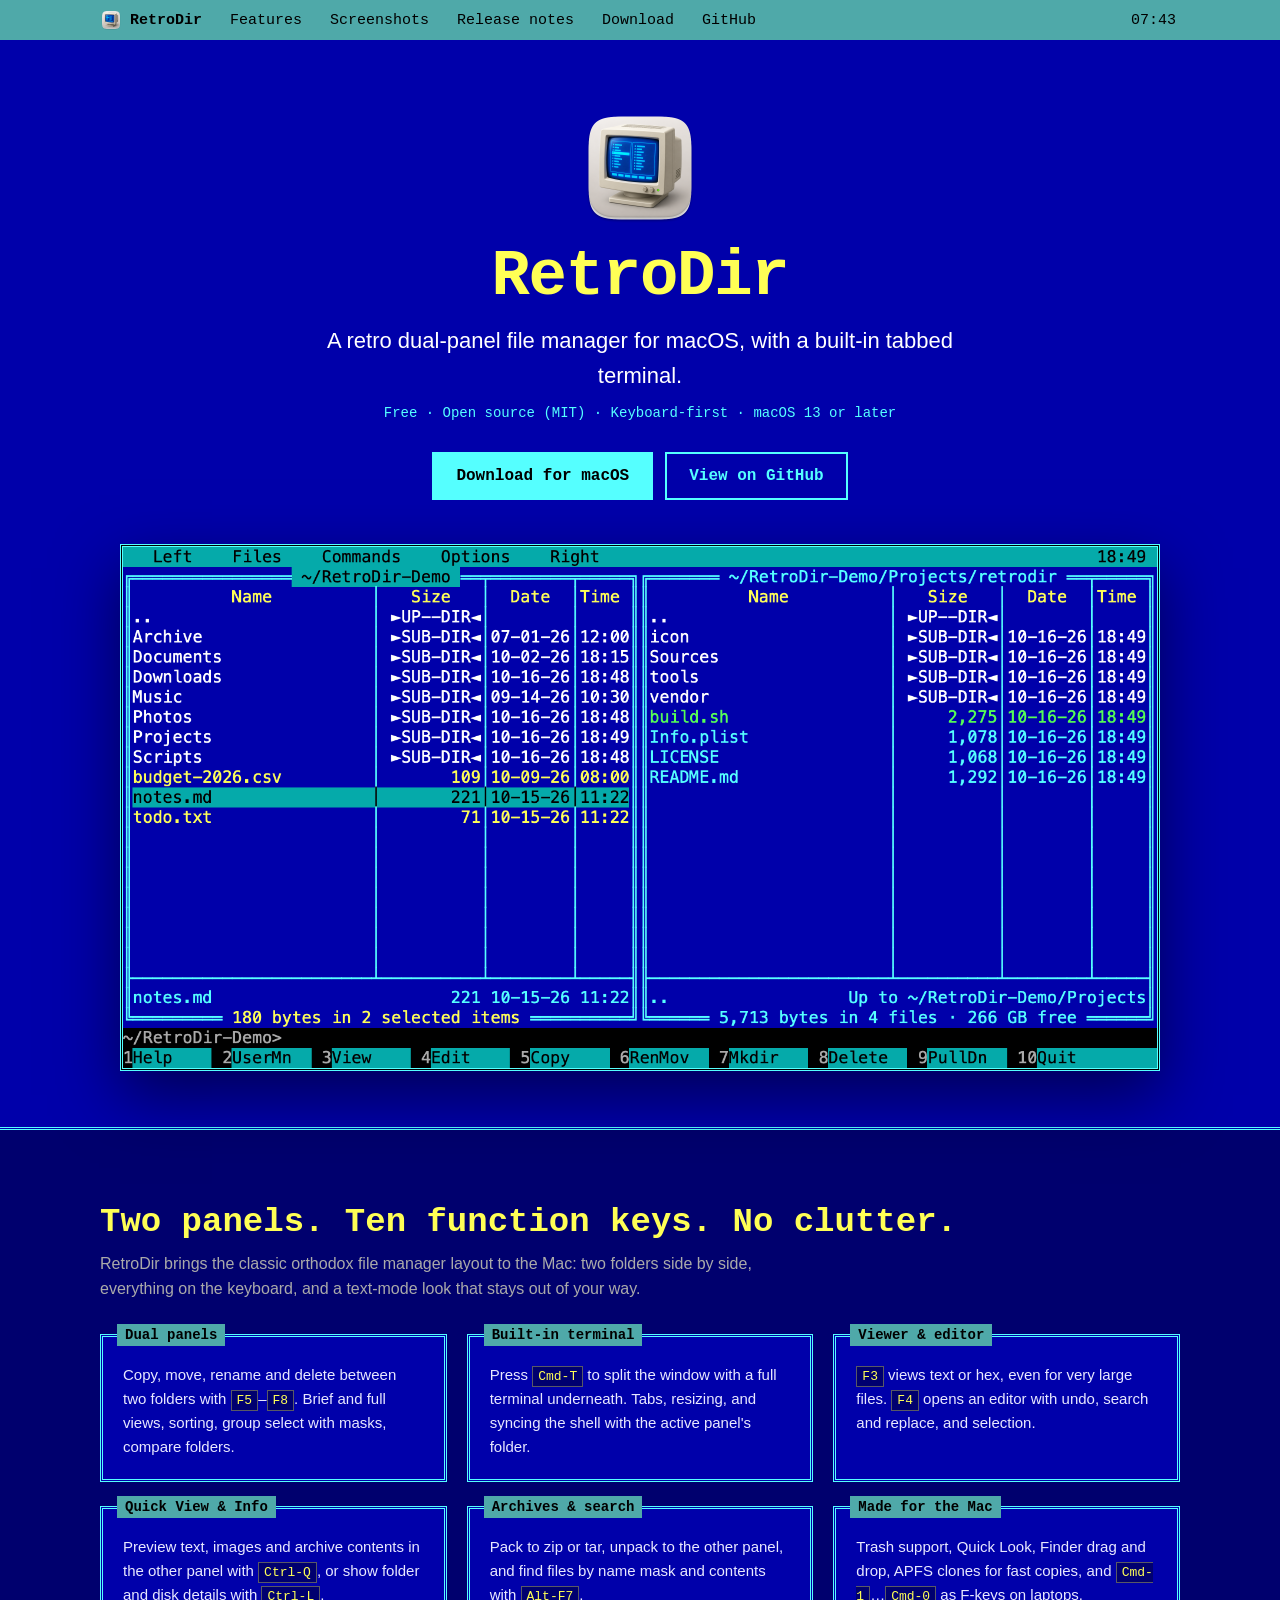
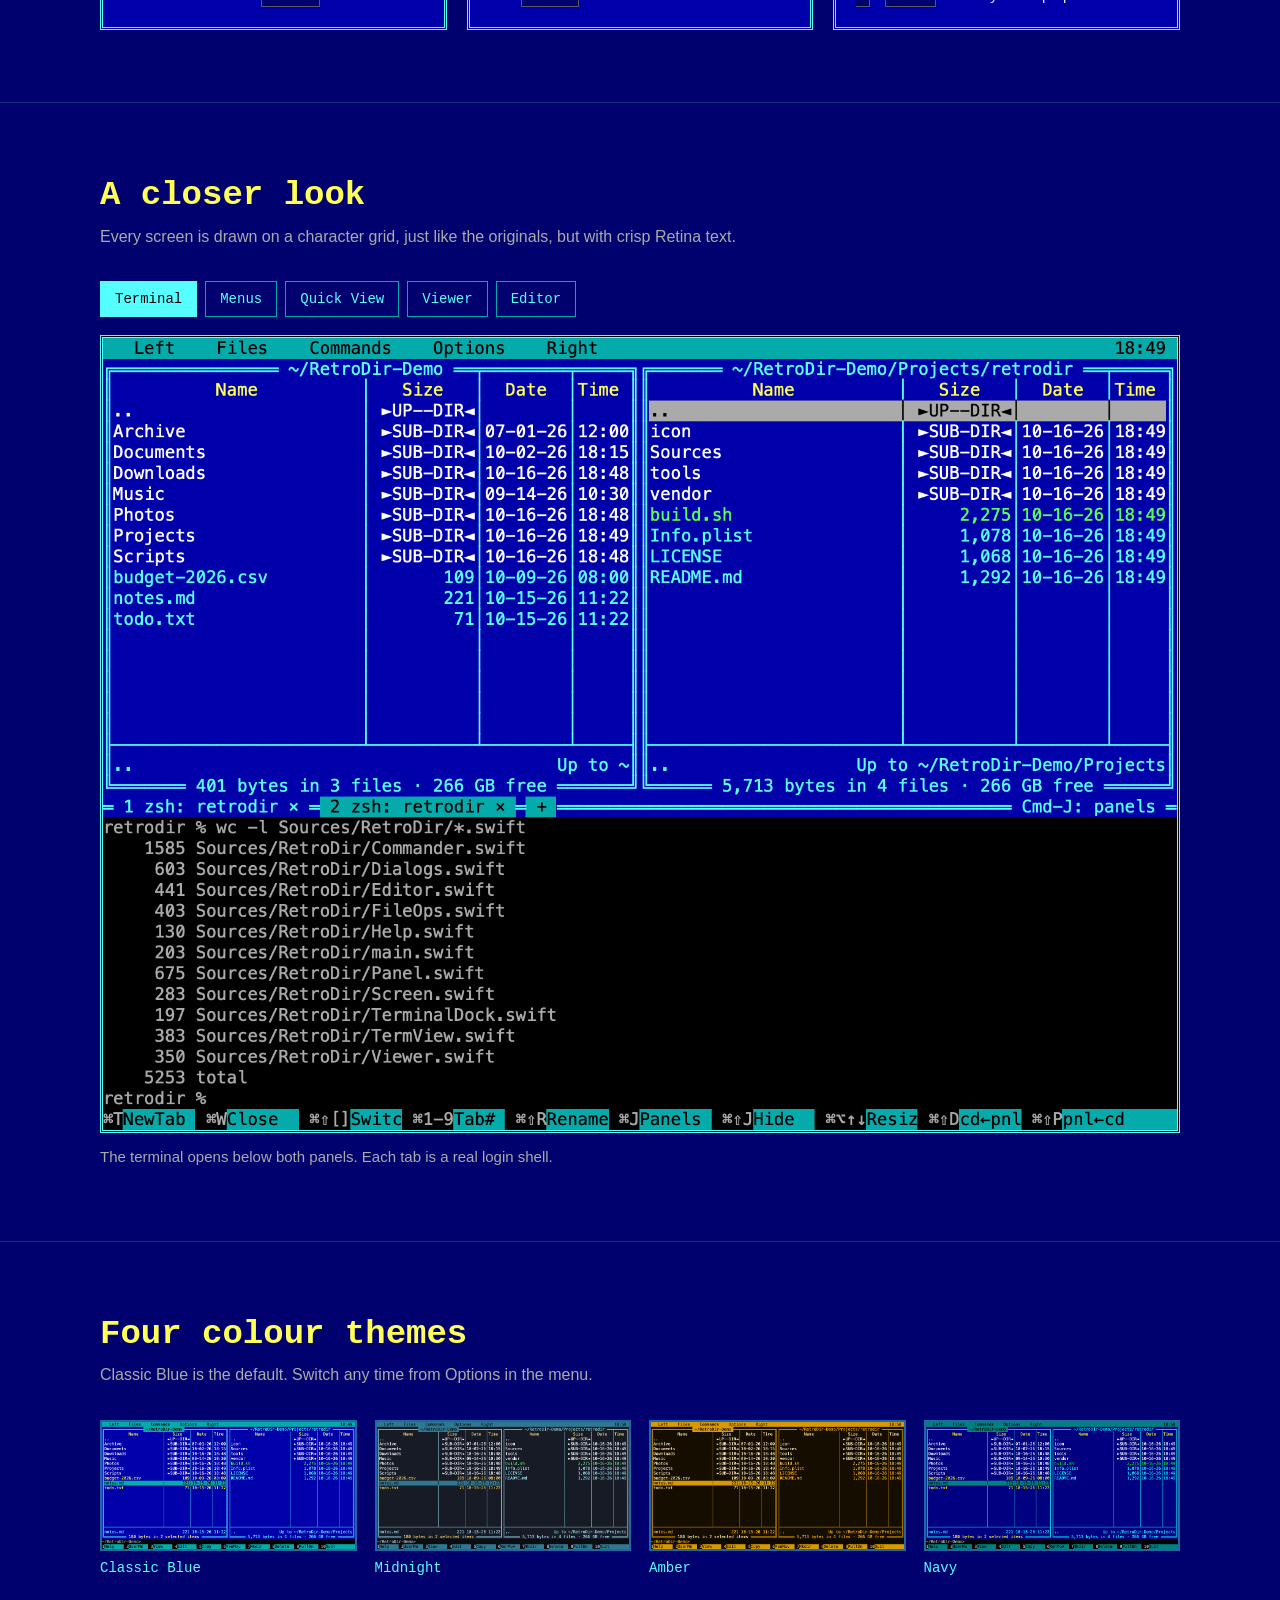
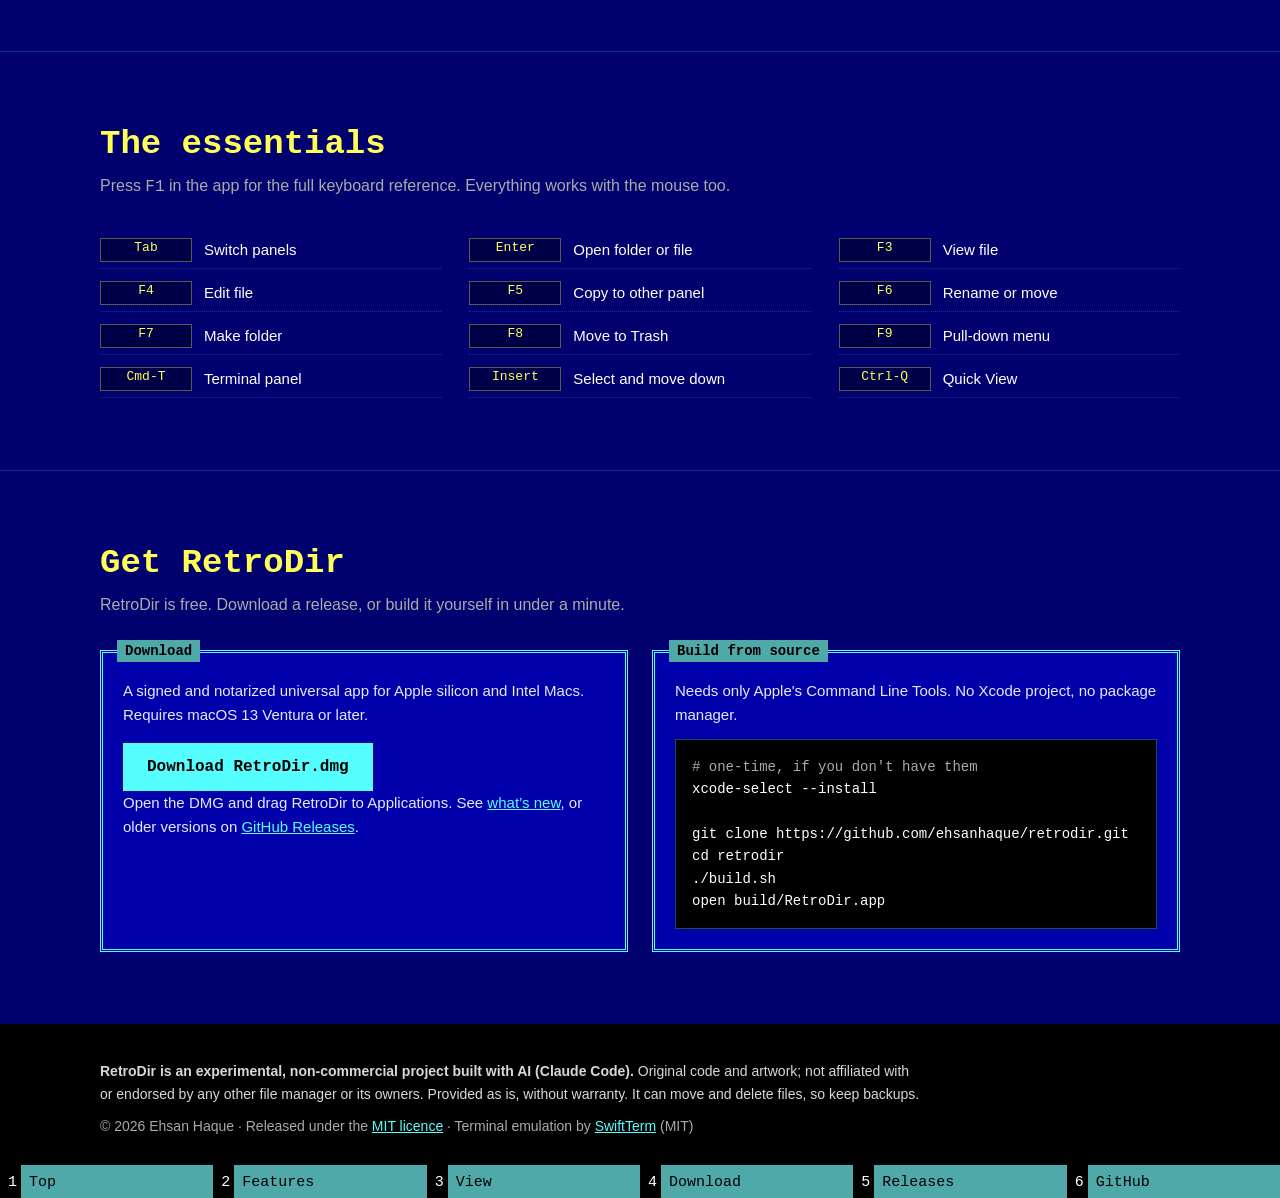
==== docs/index.html @ 73c932d3 "RetroDir 1.0.1: Cmd-T opens the terminal in the panel's folder; release notes page - Cmd-T (and Comm" ====
<!doctype html>
<html lang="en">
<head>
<meta charset="utf-8">
<meta name="viewport" content="width=device-width, initial-scale=1">
<title>RetroDir — retro dual-panel file manager for macOS</title>
<meta name="description" content="RetroDir is a free, open-source, keyboard-first dual-panel file manager for macOS with a classic text-mode look and a built-in tabbed terminal.">
<meta property="og:title" content="RetroDir">
<meta property="og:description" content="A retro dual-panel file manager for macOS with a built-in tabbed terminal. Free and open source.">
<meta property="og:image" content="https://retrodir.app/img/hero.png">
<meta property="og:type" content="website">
<meta property="og:url" content="https://retrodir.app/">
<link rel="canonical" href="https://retrodir.app/">
<meta name="twitter:card" content="summary_large_image">
<link rel="icon" type="image/png" href="img/favicon.png">
<link rel="apple-touch-icon" href="img/icon.png">
<link rel="stylesheet" href="style.css">
</head>
<body>

<nav class="menubar" aria-label="Main">
  <div class="wrap">
    <a class="brand" href="#top"><img src="img/favicon.png" alt="">RetroDir</a>
    <a class="opt" href="#features">Features</a>
    <a class="opt" href="#screenshots">Screenshots</a>
    <a class="opt" href="releases.html">Release notes</a>
    <a href="#download">Download</a>
    <a href="https://github.com/ehsanhaque/retrodir">GitHub</a>
    <span class="spacer"></span>
    <span class="clock" id="clock" aria-hidden="true"></span>
  </div>
</nav>

<header class="hero" id="top">
  <div class="wrap">
    <img class="icon" src="img/icon.png" alt="RetroDir app icon: a beige CRT monitor showing two blue file panels">
    <h1>RetroDir</h1>
    <p class="tagline">A retro dual-panel file manager for macOS, with a built-in tabbed terminal.</p>
    <p class="sub">Free · Open source (MIT) · Keyboard-first · macOS 13 or later</p>
    <div class="buttons">
      <a class="btn primary" href="https://github.com/ehsanhaque/retrodir/releases/latest/download/RetroDir.dmg">Download for macOS</a>
      <a class="btn" href="https://github.com/ehsanhaque/retrodir">View on GitHub</a>
    </div>
    <img class="shot" src="img/hero.png" width="1754" height="884"
         alt="RetroDir main window: two blue panels side by side listing files, a menu bar on top and a function-key bar at the bottom">
  </div>
</header>

<main>
<section id="features">
  <div class="wrap">
    <h2>Two panels. Ten function keys. No clutter.</h2>
    <p class="lead">RetroDir brings the classic orthodox file manager layout to the Mac: two folders side by side, everything on the keyboard, and a text-mode look that stays out of your way.</p>
    <div class="features">
      <div class="panel"><h3>Dual panels</h3>
        <p>Copy, move, rename and delete between two folders with <kbd>F5</kbd>–<kbd>F8</kbd>. Brief and full views, sorting, group select with masks, compare folders.</p></div>
      <div class="panel"><h3>Built-in terminal</h3>
        <p>Press <kbd>Cmd-T</kbd> to split the window with a full terminal underneath. Tabs, resizing, and syncing the shell with the active panel's folder.</p></div>
      <div class="panel"><h3>Viewer &amp; editor</h3>
        <p><kbd>F3</kbd> views text or hex, even for very large files. <kbd>F4</kbd> opens an editor with undo, search and replace, and selection.</p></div>
      <div class="panel"><h3>Quick View &amp; Info</h3>
        <p>Preview text, images and archive contents in the other panel with <kbd>Ctrl-Q</kbd>, or show folder and disk details with <kbd>Ctrl-L</kbd>.</p></div>
      <div class="panel"><h3>Archives &amp; search</h3>
        <p>Pack to zip or tar, unpack to the other panel, and find files by name mask and contents with <kbd>Alt-F7</kbd>.</p></div>
      <div class="panel"><h3>Made for the Mac</h3>
        <p>Trash support, Quick Look, Finder drag and drop, APFS clones for fast copies, and <kbd>Cmd-1</kbd>…<kbd>Cmd-0</kbd> as F-keys on laptops.</p></div>
    </div>
  </div>
</section>

<section id="screenshots">
  <div class="wrap">
    <h2>A closer look</h2>
    <p class="lead">Every screen is drawn on a character grid, just like the originals, but with crisp Retina text.</p>
    <div class="tabs" role="tablist" aria-label="Screenshots">
      <button role="tab" aria-selected="true" aria-controls="g-terminal" id="t-terminal">Terminal</button>
      <button role="tab" aria-selected="false" aria-controls="g-menu" id="t-menu">Menus</button>
      <button role="tab" aria-selected="false" aria-controls="g-quick" id="t-quick">Quick View</button>
      <button role="tab" aria-selected="false" aria-controls="g-viewer" id="t-viewer">Viewer</button>
      <button role="tab" aria-selected="false" aria-controls="g-editor" id="t-editor">Editor</button>
    </div>
    <div class="gallery">
      <figure role="tabpanel" id="g-terminal" aria-labelledby="t-terminal">
        <img src="img/terminal.png" width="1754" height="1292" loading="lazy" alt="Two file panels above a full-width terminal with two tabs, showing git log and a line count">
        <figcaption>The terminal opens below both panels. Each tab is a real login shell.</figcaption>
      </figure>
      <figure role="tabpanel" id="g-menu" aria-labelledby="t-menu" hidden>
        <img src="img/menu.png" width="1754" height="884" loading="lazy" alt="The Commands pull-down menu open over the panels">
        <figcaption>Pull-down menus with <kbd>F9</kbd>, or click the menu bar. Every command shows its shortcut.</figcaption>
      </figure>
      <figure role="tabpanel" id="g-quick" aria-labelledby="t-quick" hidden>
        <img src="img/quickview.png" width="1754" height="884" loading="lazy" alt="Quick View showing an image preview in the right panel">
        <figcaption>Quick View previews the file under the cursor in the other panel.</figcaption>
      </figure>
      <figure role="tabpanel" id="g-viewer" aria-labelledby="t-viewer" hidden>
        <img src="img/viewer.png" width="1754" height="884" loading="lazy" alt="The full-screen file viewer showing a text file">
        <figcaption>The <kbd>F3</kbd> viewer: wrap, hex mode, go to line or offset, and search.</figcaption>
      </figure>
      <figure role="tabpanel" id="g-editor" aria-labelledby="t-editor" hidden>
        <img src="img/editor.png" width="1754" height="884" loading="lazy" alt="The built-in editor with Swift source code">
        <figcaption>The <kbd>F4</kbd> editor, for quick changes without leaving the keyboard.</figcaption>
      </figure>
    </div>
  </div>
</section>

<section id="themes">
  <div class="wrap">
    <h2>Four colour themes</h2>
    <p class="lead">Classic Blue is the default. Switch any time from Options in the menu.</p>
    <div class="themes">
      <figure><img src="img/hero.png" width="1754" height="884" loading="lazy" alt="Classic Blue theme"><figcaption>Classic Blue</figcaption></figure>
      <figure><img src="img/theme-1.png" width="1754" height="884" loading="lazy" alt="Midnight theme"><figcaption>Midnight</figcaption></figure>
      <figure><img src="img/theme-2.png" width="1754" height="884" loading="lazy" alt="Amber theme"><figcaption>Amber</figcaption></figure>
      <figure><img src="img/theme-3.png" width="1754" height="884" loading="lazy" alt="Navy theme"><figcaption>Navy</figcaption></figure>
    </div>
  </div>
</section>

<section id="keys">
  <div class="wrap">
    <h2>The essentials</h2>
    <p class="lead">Press <kbd>F1</kbd> in the app for the full keyboard reference. Everything works with the mouse too.</p>
    <div class="keys">
      <div><kbd>Tab</kbd><span>Switch panels</span></div>
      <div><kbd>Enter</kbd><span>Open folder or file</span></div>
      <div><kbd>F3</kbd><span>View file</span></div>
      <div><kbd>F4</kbd><span>Edit file</span></div>
      <div><kbd>F5</kbd><span>Copy to other panel</span></div>
      <div><kbd>F6</kbd><span>Rename or move</span></div>
      <div><kbd>F7</kbd><span>Make folder</span></div>
      <div><kbd>F8</kbd><span>Move to Trash</span></div>
      <div><kbd>F9</kbd><span>Pull-down menu</span></div>
      <div><kbd>Cmd-T</kbd><span>Terminal panel</span></div>
      <div><kbd>Insert</kbd><span>Select and move down</span></div>
      <div><kbd>Ctrl-Q</kbd><span>Quick View</span></div>
    </div>
  </div>
</section>

<section id="download">
  <div class="wrap">
    <h2>Get RetroDir</h2>
    <p class="lead">RetroDir is free. Download a release, or build it yourself in under a minute.</p>
    <div class="download">
      <div class="panel"><h3>Download</h3>
        <p>A signed and notarized universal app for Apple silicon and Intel Macs. Requires macOS 13 Ventura or later.</p>
        <a class="btn primary" href="https://github.com/ehsanhaque/retrodir/releases/latest/download/RetroDir.dmg">Download RetroDir.dmg</a>
        <p class="note">Open the DMG and drag RetroDir to Applications. See <a href="releases.html">what’s new</a>, or older versions on <a href="https://github.com/ehsanhaque/retrodir/releases">GitHub Releases</a>.</p>
      </div>
      <div class="panel"><h3>Build from source</h3>
        <p>Needs only Apple's Command Line Tools. No Xcode project, no package manager.</p>
<pre><span class="c"># one-time, if you don't have them</span>
xcode-select --install

git clone https://github.com/ehsanhaque/retrodir.git
cd retrodir
./build.sh
open build/RetroDir.app</pre>
      </div>
    </div>
  </div>
</section>
</main>

<footer>
  <div class="wrap">
    <p class="disclaimer"><strong>RetroDir is an experimental, non-commercial project built with AI (Claude Code).</strong>
      Original code and artwork; not affiliated with or endorsed by any other file manager or its owners.
      Provided as is, without warranty. It can move and delete files, so keep backups.</p>
    <p>© 2026 Ehsan Haque · Released under the <a href="https://github.com/ehsanhaque/retrodir/blob/main/LICENSE">MIT licence</a> ·
      Terminal emulation by <a href="https://github.com/migueldeicaza/SwiftTerm">SwiftTerm</a> (MIT)</p>
  </div>
  <nav class="fkeys" aria-label="Footer">
    <a href="#top"><span>1</span><b>Top</b></a>
    <a href="#features"><span>2</span><b>Features</b></a>
    <a href="#screenshots"><span>3</span><b>View</b></a>
    <a href="#download"><span>4</span><b>Download</b></a>
    <a href="releases.html"><span>5</span><b>Releases</b></a>
    <a href="https://github.com/ehsanhaque/retrodir"><span>6</span><b>GitHub</b></a>
  </nav>
</footer>

<dialog id="lightbox" aria-label="Screenshot"><img alt=""></dialog>

<script>
  // Menu-bar clock, like the app's
  const clock = document.getElementById('clock');
  const tick = () => {
    const d = new Date();
    clock.textContent = String(d.getHours()).padStart(2, '0') + ':' + String(d.getMinutes()).padStart(2, '0');
  };
  tick(); setInterval(tick, 10000);

  // Screenshot tabs
  const tabs = [...document.querySelectorAll('[role="tab"]')];
  tabs.forEach(tab => tab.addEventListener('click', () => {
    tabs.forEach(t => {
      const on = t === tab;
      t.setAttribute('aria-selected', on);
      document.getElementById(t.getAttribute('aria-controls')).hidden = !on;
    });
  }));

  // Click a screenshot to enlarge it
  const box = document.getElementById('lightbox'), big = box.querySelector('img');
  document.querySelectorAll('.gallery img, .themes img, .hero .shot').forEach(img => {
    img.addEventListener('click', () => { big.src = img.src; big.alt = img.alt; box.showModal(); });
  });
  box.addEventListener('click', () => box.close());
</script>
</body>
</html>
---- docs/style.css ----
:root {
  --blue: #0000aa;
  --blue-deep: #00006e;
  --cyan: #55ffff;
  --cyan-dim: #00aaaa;
  --teal: #4fa9a9;
  --yellow: #ffff55;
  --white: #ffffff;
  --grey: #aaaaaa;
  --black: #000000;
  --green: #55ff55;
  --mono: "SF Mono", Menlo, Monaco, "Cascadia Mono", "Roboto Mono", Consolas, "Liberation Mono", monospace;
  --sans: -apple-system, BlinkMacSystemFont, "Segoe UI", Roboto, "Helvetica Neue", Arial, sans-serif;
}
* { box-sizing: border-box; }
html { scroll-behavior: smooth; }
body {
  margin: 0;
  background: var(--blue-deep);
  color: var(--white);
  font: 16px/1.6 var(--sans);
  -webkit-font-smoothing: antialiased;
}
a { color: var(--cyan); }
img { max-width: 100%; height: auto; display: block; }
.mono { font-family: var(--mono); }
.wrap { max-width: 1120px; margin: 0 auto; padding: 0 20px; }

/* Menu bar, styled like the app's */
.menubar {
  position: sticky; top: 0; z-index: 10;
  background: var(--teal); color: var(--black);
  font: 15px/1 var(--mono);
}
.menubar .wrap { display: flex; align-items: center; gap: 4px; height: 40px; }
.menubar a {
  color: var(--black); text-decoration: none; padding: 8px 12px; white-space: nowrap;
}
.menubar a:hover, .menubar a:focus-visible { background: var(--black); color: var(--white); outline: none; }
.menubar .brand { font-weight: 700; display: flex; align-items: center; gap: 8px; padding-left: 0; }
.menubar .brand img { width: 22px; height: 22px; }
.menubar .spacer { flex: 1; }
.menubar .clock { padding: 0 4px; }

/* Hero */
.hero { background: var(--blue); padding: 64px 0 56px; text-align: center; border-bottom: 3px double var(--cyan); }
.hero .icon { width: 128px; height: 128px; margin: 0 auto 12px; }
.hero h1 { font: 700 clamp(40px, 7vw, 64px)/1.05 var(--mono); margin: 0 0 12px; color: var(--yellow); letter-spacing: -0.02em; }
.hero .tagline { font-size: clamp(18px, 2.4vw, 22px); color: var(--white); margin: 0 auto 8px; max-width: 680px; }
.hero .sub { color: var(--cyan); font: 14px/1.6 var(--mono); margin: 0 0 28px; }
.buttons { display: flex; gap: 12px; justify-content: center; flex-wrap: wrap; }
.btn {
  font: 600 16px/1 var(--mono); text-decoration: none; padding: 14px 22px;
  border: 2px solid var(--cyan); color: var(--cyan); background: transparent;
}
.btn.primary { background: var(--cyan); color: var(--black); }
.btn:hover, .btn:focus-visible { background: var(--yellow); border-color: var(--yellow); color: var(--black); outline: none; }
.shot {
  margin: 44px auto 0; width: 100%; max-width: min(1040px, 100%);
  border: 3px double var(--cyan); background: var(--black);
  box-shadow: 0 24px 60px rgba(0, 0, 0, 0.5);
}

/* Sections */
section { padding: 72px 0; }
section + section { border-top: 1px solid rgba(85, 255, 255, 0.18); }
h2 {
  font: 700 clamp(26px, 4vw, 34px)/1.2 var(--mono); color: var(--yellow);
  margin: 0 0 8px;
}
.lead { color: var(--grey); margin: 0 0 32px; max-width: 720px; }

/* Feature panels: double-line frames like the app */
.features { display: grid; grid-template-columns: repeat(auto-fit, minmax(min(300px, 100%), 1fr)); gap: 24px 20px; }
.panel {
  position: relative; min-width: 0; background: var(--blue); border: 3px double var(--cyan);
  padding: 26px 20px 20px;
}
.panel h3 {
  position: absolute; top: -13px; left: 14px; margin: 0; padding: 0 8px;
  background: var(--teal); color: var(--black); font: 700 14px/1.6 var(--mono);
}
.panel p { margin: 0; color: #e8e8ff; font-size: 15px; }
.panel kbd, .keys kbd {
  font: 13px/1 var(--mono); color: var(--yellow); background: rgba(0, 0, 0, 0.35);
  padding: 2px 5px; border: 1px solid rgba(255, 255, 85, 0.35);
}

/* Gallery */
.tabs { display: flex; flex-wrap: wrap; gap: 8px; margin-bottom: 18px; }
.tabs button {
  font: 14px/1 var(--mono); padding: 10px 14px; cursor: pointer;
  background: transparent; color: var(--cyan); border: 1px solid var(--cyan-dim);
}
.tabs button[aria-selected="true"] { background: var(--cyan); color: var(--black); border-color: var(--cyan); }
.tabs button:hover { border-color: var(--yellow); }
.gallery figure { margin: 0; }
.gallery figure[hidden] { display: none; }
.gallery img { border: 3px double var(--cyan); background: var(--black); cursor: zoom-in; width: 100%; }
.gallery figcaption { margin-top: 12px; color: var(--grey); font-size: 15px; }

.themes { display: grid; grid-template-columns: repeat(auto-fit, minmax(min(220px, 100%), 1fr)); gap: 18px; }
.themes figure { margin: 0; }
.themes img { border: 2px solid rgba(85, 255, 255, 0.4); cursor: zoom-in; }
.themes figcaption { font: 14px/1.4 var(--mono); color: var(--cyan); margin-top: 8px; }

/* Keys table */
.keys { display: grid; grid-template-columns: repeat(auto-fit, minmax(min(260px, 100%), 1fr)); gap: 6px 28px; font-size: 15px; }
.keys div { display: flex; gap: 12px; padding: 6px 0; border-bottom: 1px dotted rgba(85, 255, 255, 0.2); }
.keys kbd { min-width: 92px; text-align: center; flex: none; }

/* Download */
.download { display: grid; grid-template-columns: repeat(auto-fit, minmax(min(300px, 100%), 1fr)); gap: 24px; }
pre {
  margin: 12px 0 0; padding: 16px; overflow-x: auto; background: var(--black); color: var(--white);
  font: 14px/1.6 var(--mono); border: 1px solid rgba(85, 255, 255, 0.3);
}
pre .c { color: var(--grey); }
.note { color: var(--grey); font-size: 14px; margin-top: 12px; }
.panel .btn { display: inline-block; margin-top: 16px; }

/* Footer: an F-key bar */
footer { background: var(--black); padding: 36px 0 0; color: var(--grey); font-size: 14px; }
footer p { margin: 0 0 10px; max-width: 820px; }
footer .disclaimer { color: #d8d8d8; }
.fkeys {
  display: grid; grid-template-columns: repeat(6, 1fr); margin-top: 28px;
  font: 15px/1 var(--mono);
}
.fkeys a { display: flex; text-decoration: none; color: var(--black); background: var(--teal); }
.fkeys a span { background: var(--black); color: var(--white); padding: 10px 4px 10px 8px; }
.fkeys a b { font-weight: 400; padding: 10px 8px; flex: 1; white-space: nowrap; overflow: hidden; text-overflow: ellipsis; }
.fkeys a:hover b, .fkeys a:focus-visible b { background: var(--yellow); }

/* Lightbox */
dialog { padding: 0; border: 3px double var(--cyan); background: var(--black); max-width: 96vw; max-height: 94vh; }
dialog::backdrop { background: rgba(0, 0, 40, 0.85); }
dialog img { max-width: 94vw; max-height: 90vh; width: auto; cursor: zoom-out; }

@media (max-width: 720px) {
  .menubar .opt { display: none; }
  .menubar .clock { display: none; }
  .hero { padding: 44px 0 40px; }
  .hero .icon { width: 96px; height: 96px; }
  section { padding: 52px 0; }
  .fkeys { grid-template-columns: repeat(3, 1fr); }
  .wrap { padding: 0 16px; }
}
@media (prefers-reduced-motion: reduce) { html { scroll-behavior: auto; } }

/* Release notes */
.notes h1 { font: 700 clamp(32px, 6vw, 48px)/1.1 var(--mono); color: var(--yellow); margin: 0 0 8px; }
.release { margin-top: 36px; }
.release h2 { display: flex; flex-wrap: wrap; align-items: baseline; gap: 6px 14px; }
.release h2 .date { font: 400 15px/1 var(--mono); color: var(--cyan); }
.release h2 .tag { font: 700 12px/1 var(--mono); background: var(--cyan); color: var(--black); padding: 4px 6px; }
.release h3 { font: 700 15px/1.4 var(--mono); color: var(--cyan); margin: 18px 0 6px; }
.release ul { margin: 0; padding-left: 22px; }
.release li { margin: 6px 0; color: #e8e8ff; }
.release li kbd { font: 13px/1 var(--mono); color: var(--yellow); background: rgba(0, 0, 0, 0.35); padding: 2px 5px; border: 1px solid rgba(255, 255, 85, 0.35); }
.release .links { margin-top: 14px; font-size: 15px; }
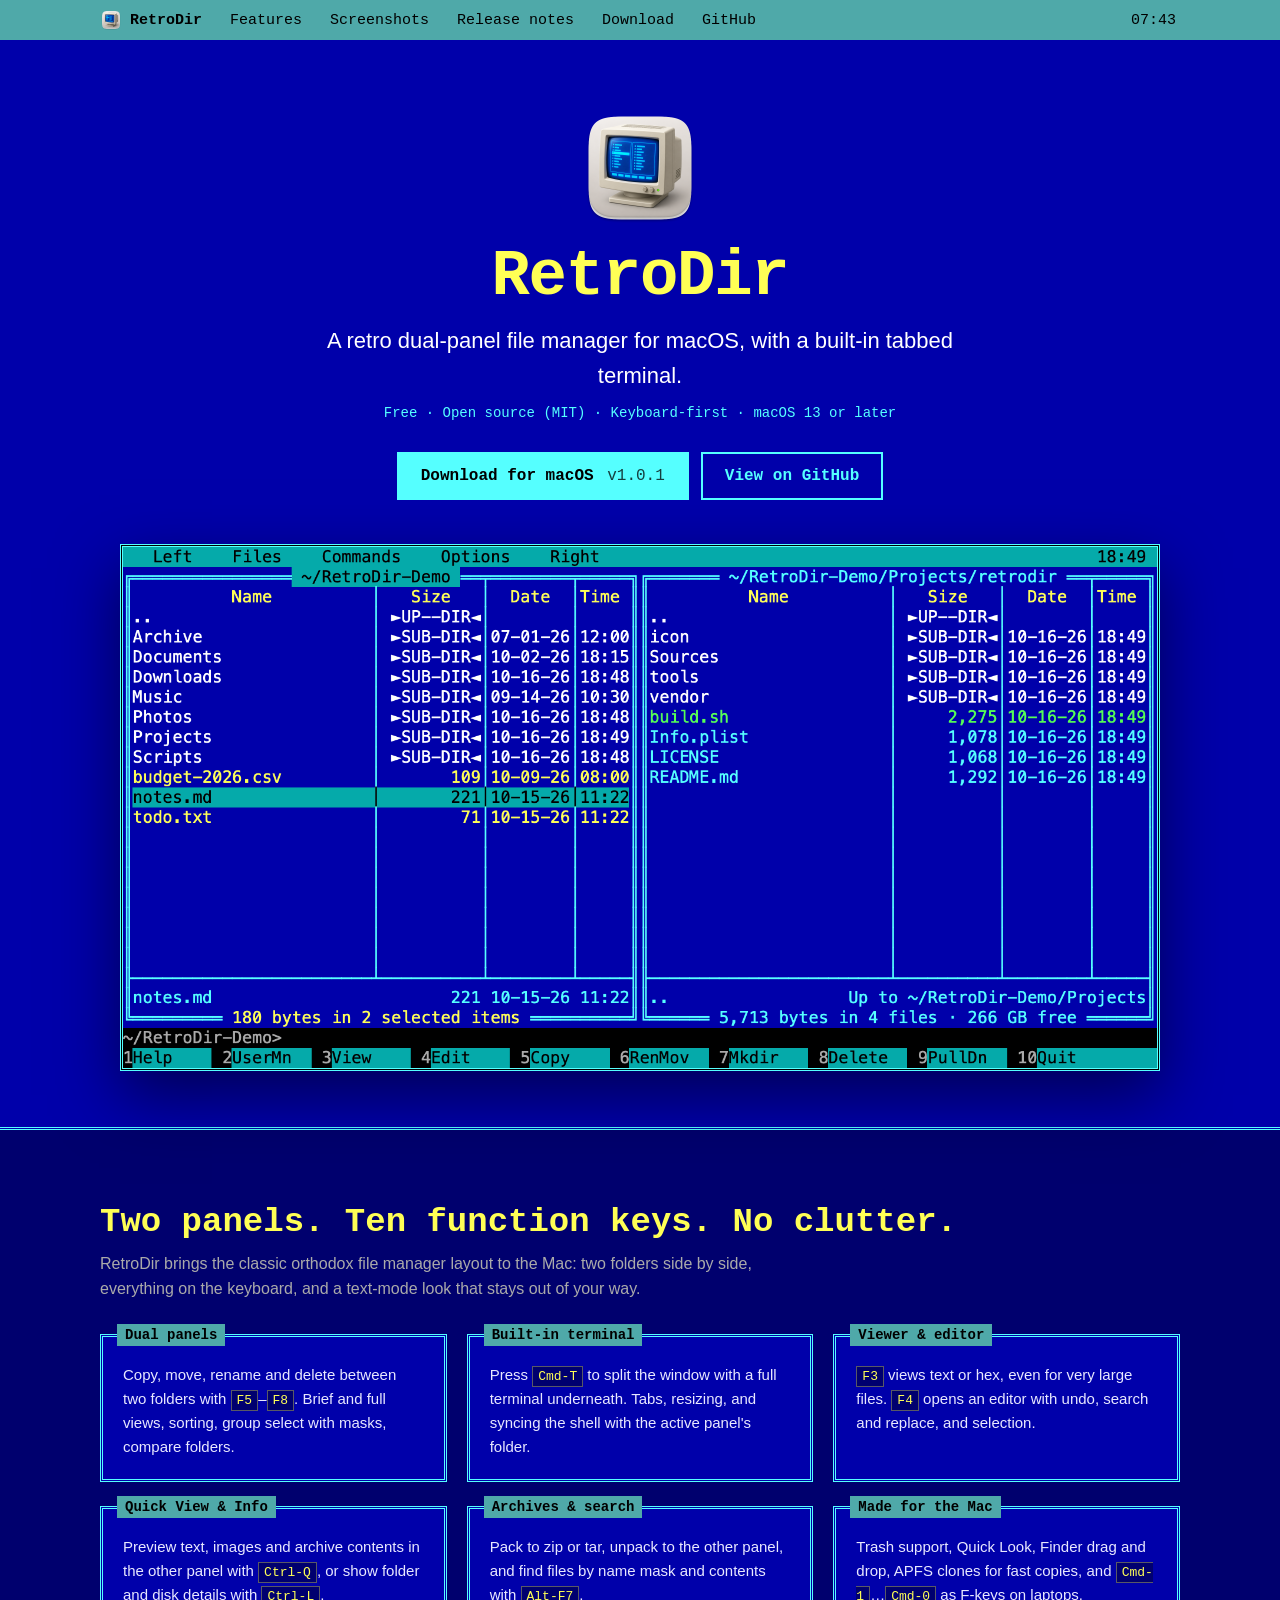
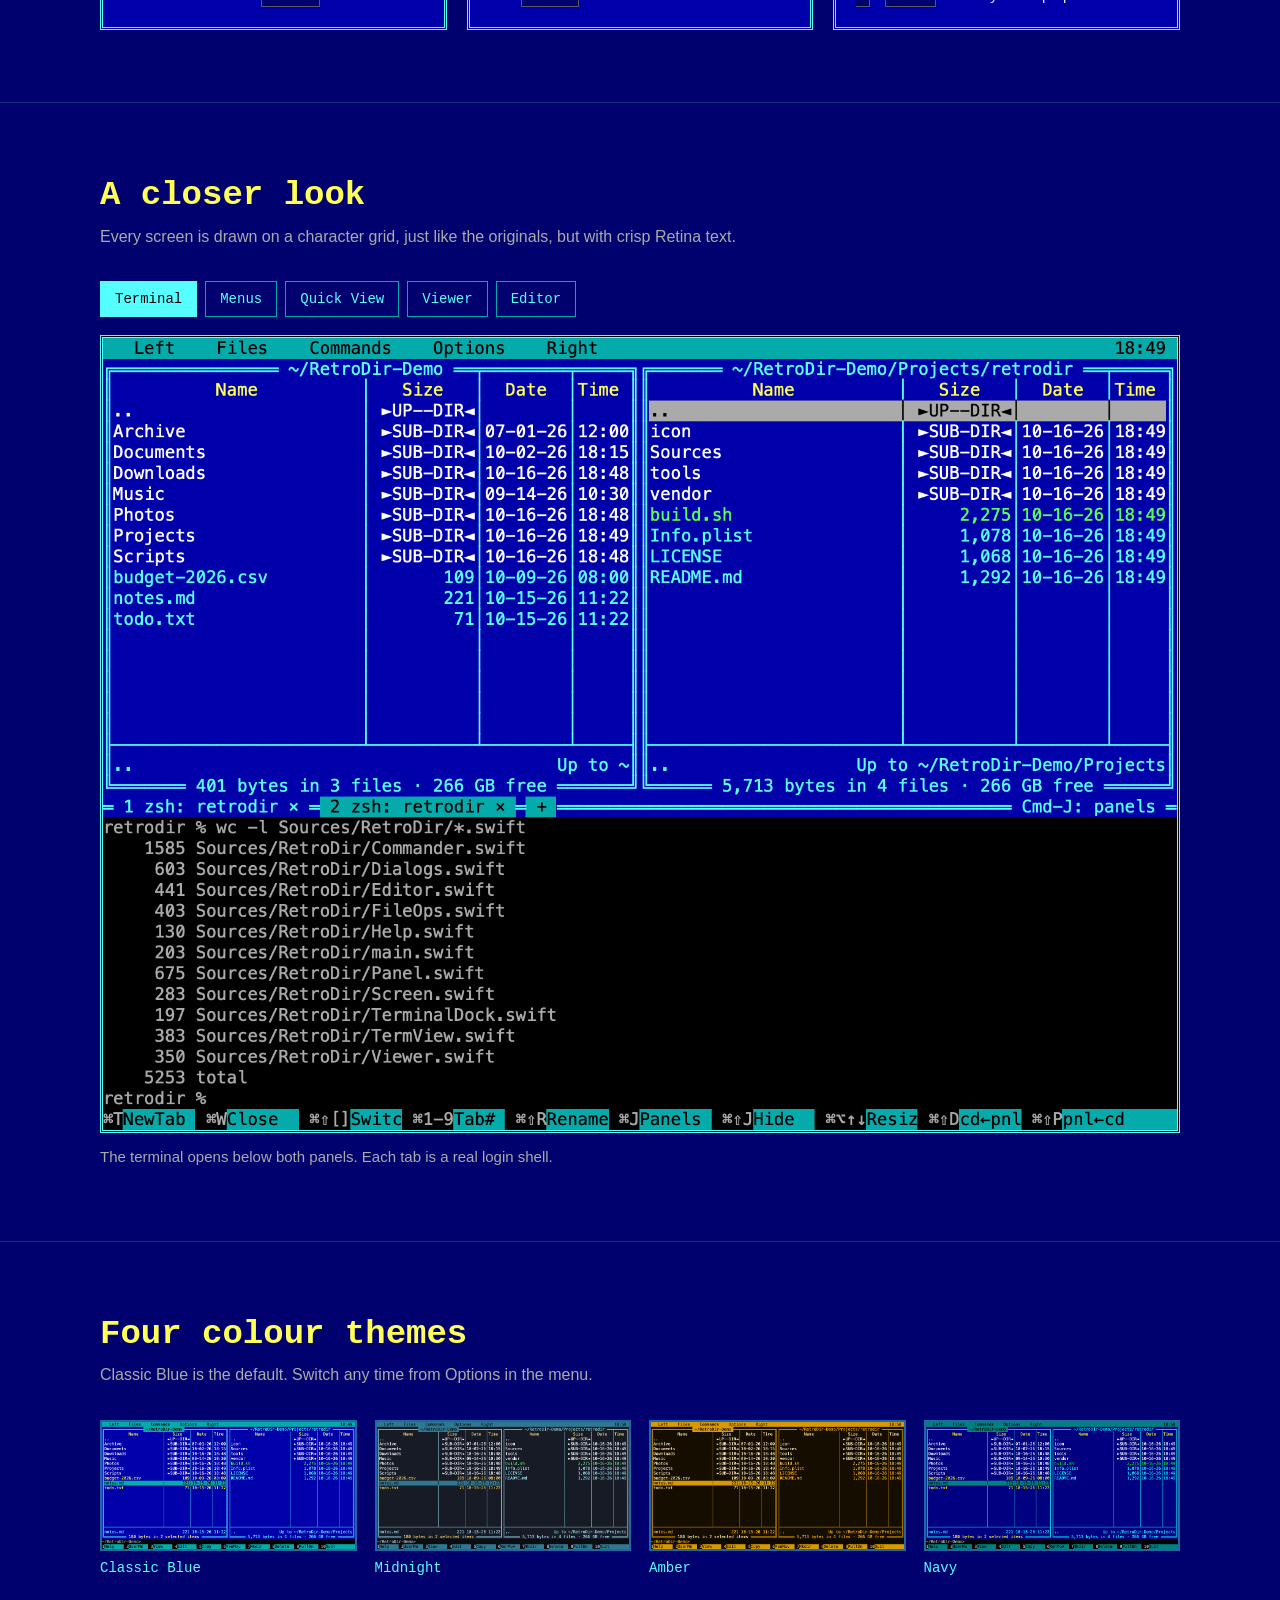
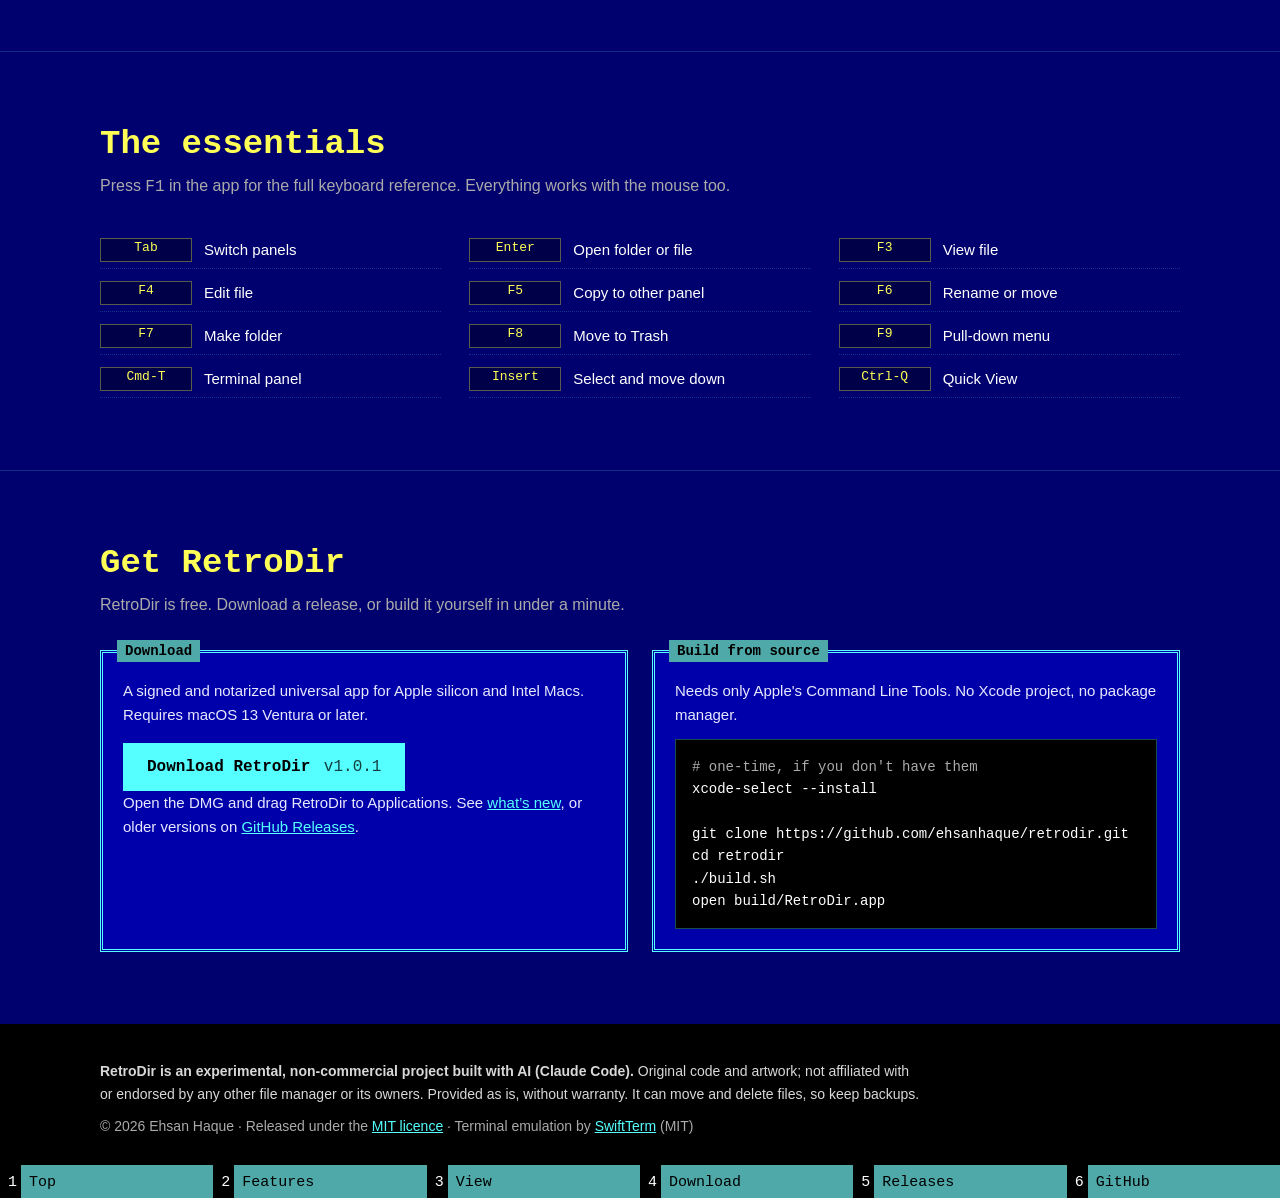
==== commit 30c4d91e: "Show the version number on the website's download buttons release.sh rewrites the version tag in doc" ====
--- a/docs/index.html
+++ b/docs/index.html
@@ -38,7 +38,7 @@
     <p class="tagline">A retro dual-panel file manager for macOS, with a built-in tabbed terminal.</p>
     <p class="sub">Free · Open source (MIT) · Keyboard-first · macOS 13 or later</p>
     <div class="buttons">
-      <a class="btn primary" href="https://github.com/ehsanhaque/retrodir/releases/latest/download/RetroDir.dmg">Download for macOS</a>
+      <a class="btn primary" href="https://github.com/ehsanhaque/retrodir/releases/latest/download/RetroDir.dmg">Download for macOS <span class="ver">v1.0.1</span></a>
       <a class="btn" href="https://github.com/ehsanhaque/retrodir">View on GitHub</a>
     </div>
     <img class="shot" src="img/hero.png" width="1754" height="884"
@@ -145,7 +145,7 @@
     <div class="download">
       <div class="panel"><h3>Download</h3>
         <p>A signed and notarized universal app for Apple silicon and Intel Macs. Requires macOS 13 Ventura or later.</p>
-        <a class="btn primary" href="https://github.com/ehsanhaque/retrodir/releases/latest/download/RetroDir.dmg">Download RetroDir.dmg</a>
+        <a class="btn primary" href="https://github.com/ehsanhaque/retrodir/releases/latest/download/RetroDir.dmg">Download RetroDir <span class="ver">v1.0.1</span></a>
         <p class="note">Open the DMG and drag RetroDir to Applications. See <a href="releases.html">what’s new</a>, or older versions on <a href="https://github.com/ehsanhaque/retrodir/releases">GitHub Releases</a>.</p>
       </div>
       <div class="panel"><h3>Build from source</h3>
--- a/docs/style.css
+++ b/docs/style.css
@@ -159,3 +159,6 @@
 .release li { margin: 6px 0; color: #e8e8ff; }
 .release li kbd { font: 13px/1 var(--mono); color: var(--yellow); background: rgba(0, 0, 0, 0.35); padding: 2px 5px; border: 1px solid rgba(255, 255, 85, 0.35); }
 .release .links { margin-top: 14px; font-size: 15px; }
+
+/* Version tag inside download buttons */
+.btn .ver { font-weight: 400; opacity: 0.75; margin-left: 4px; }
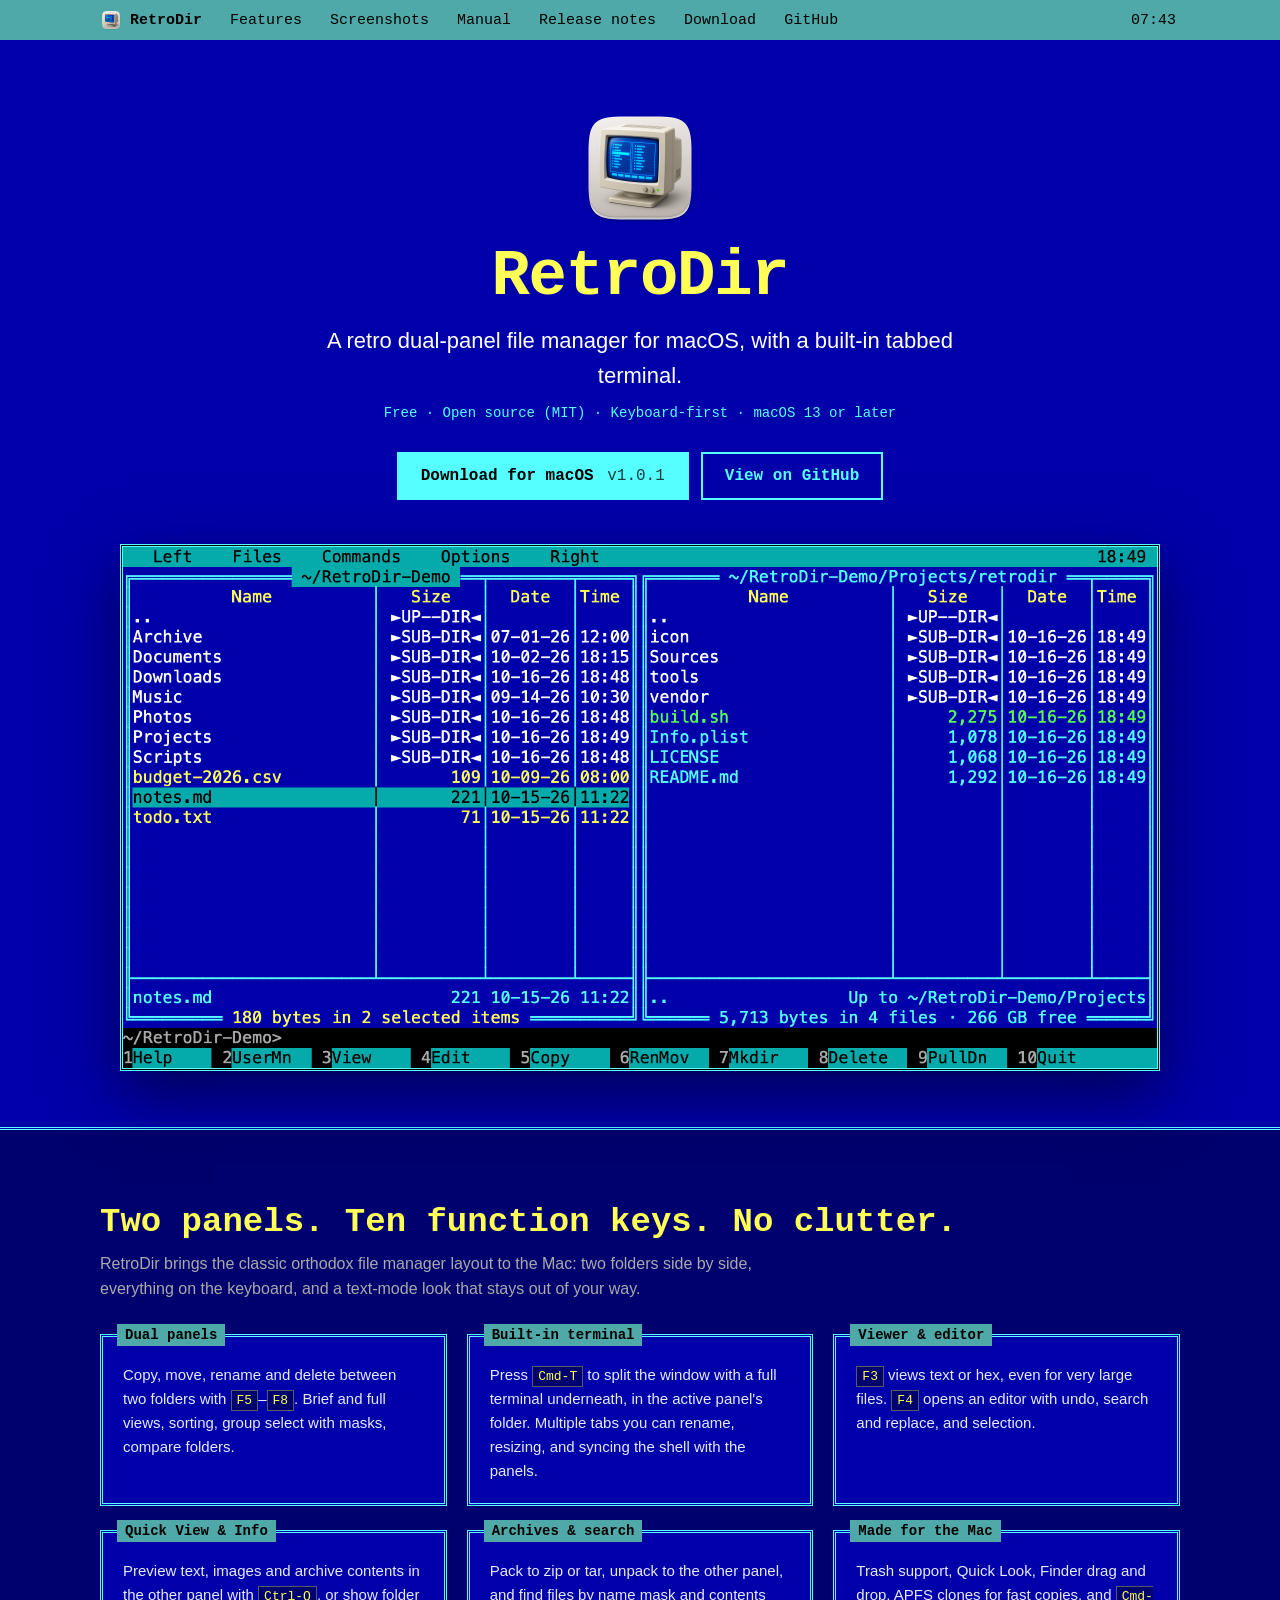
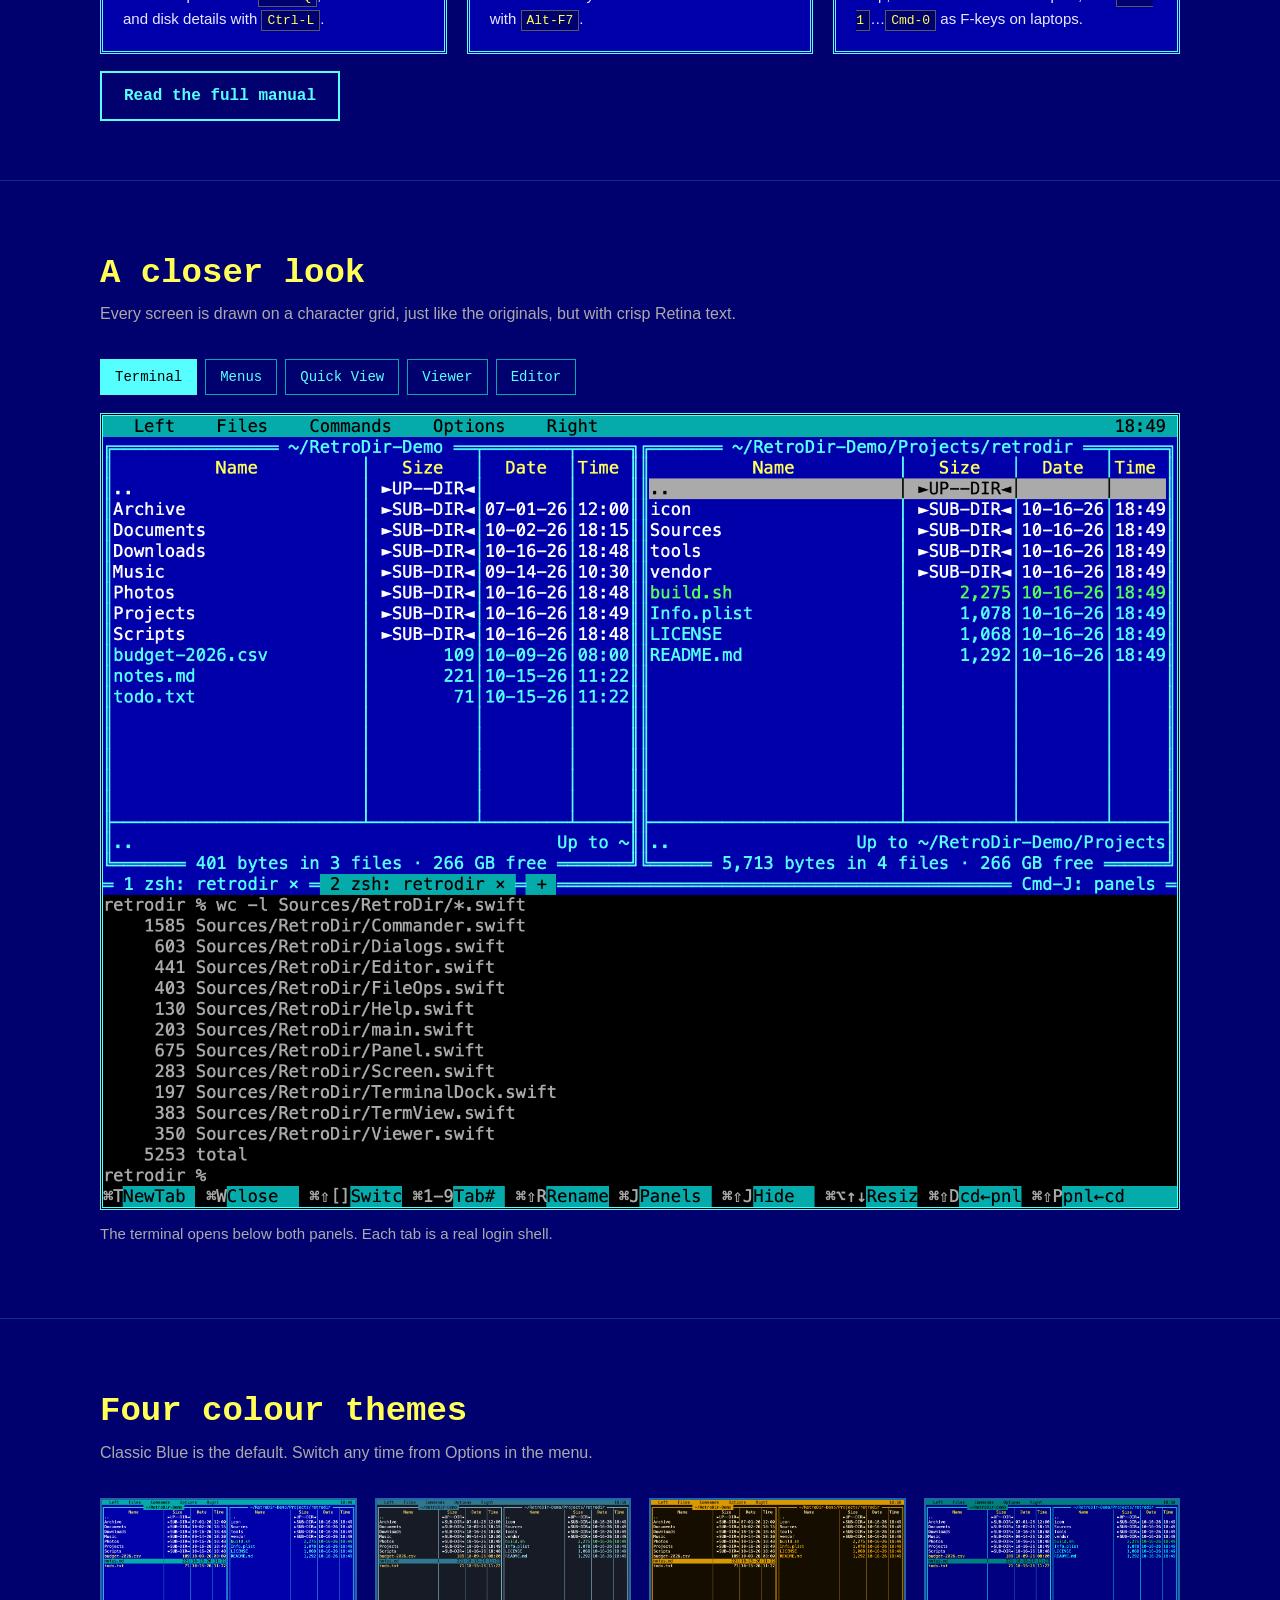
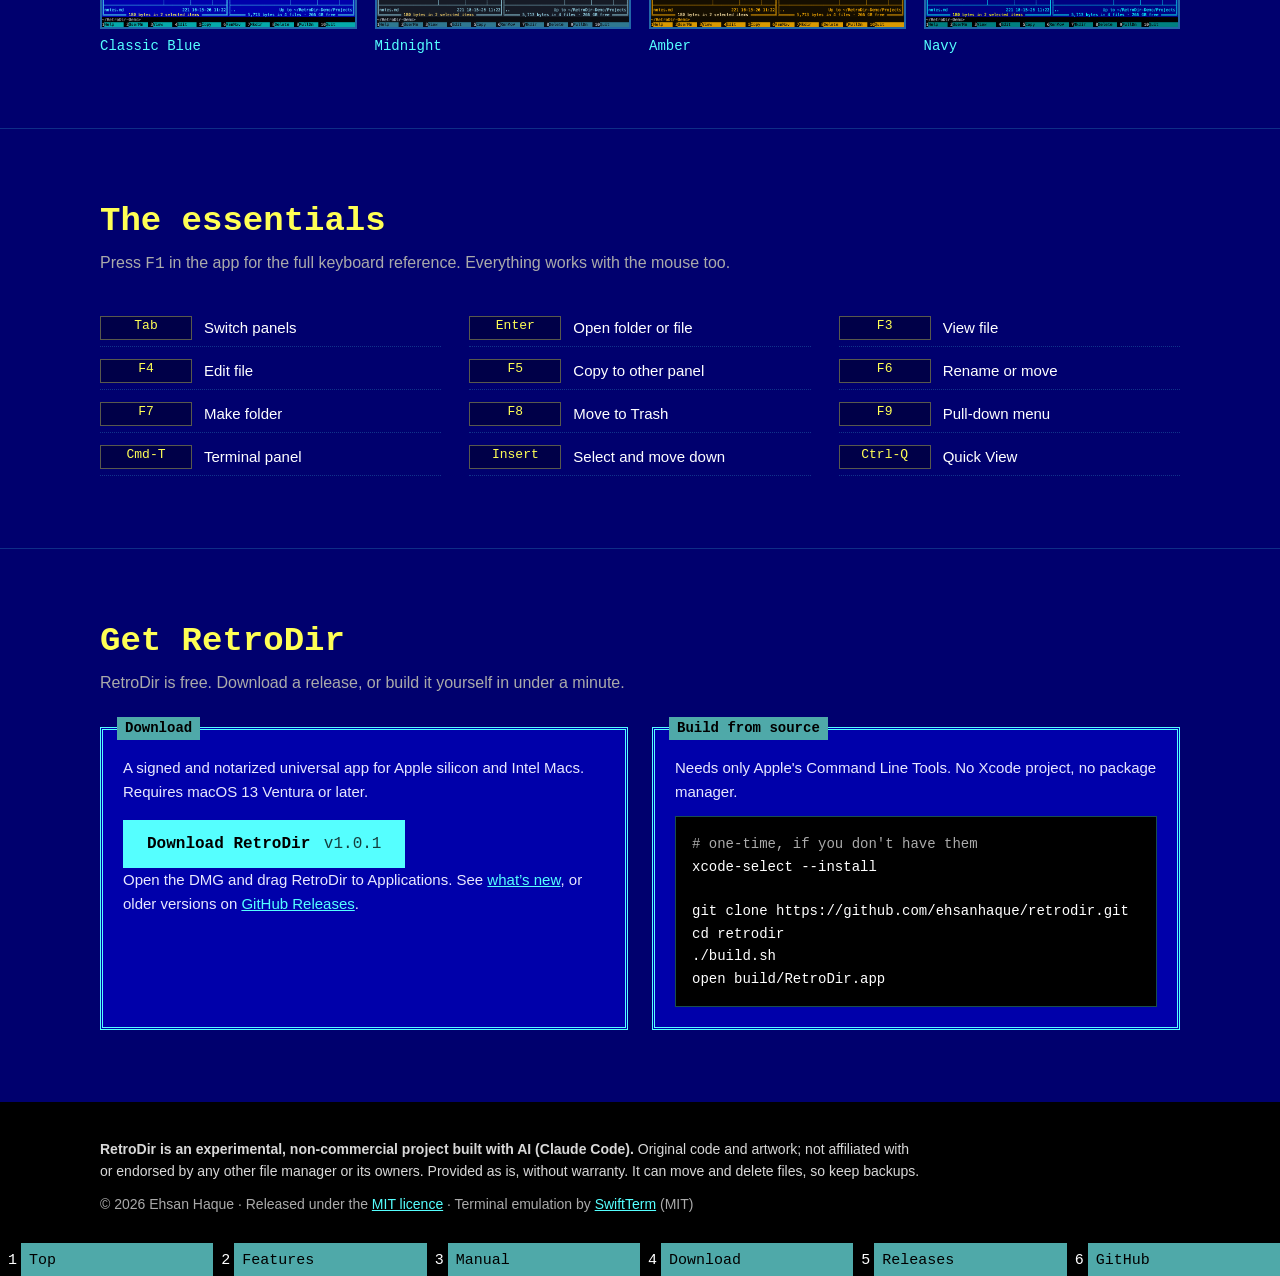
==== commit 3bad5722: "Add a full user manual to the website - docs/manual.html: every feature in 17 sections with 33 new s" ====
--- a/docs/index.html
+++ b/docs/index.html
@@ -23,6 +23,7 @@
     <a class="brand" href="#top"><img src="img/favicon.png" alt="">RetroDir</a>
     <a class="opt" href="#features">Features</a>
     <a class="opt" href="#screenshots">Screenshots</a>
+    <a class="opt" href="manual.html">Manual</a>
     <a class="opt" href="releases.html">Release notes</a>
     <a href="#download">Download</a>
     <a href="https://github.com/ehsanhaque/retrodir">GitHub</a>
@@ -55,7 +56,7 @@
       <div class="panel"><h3>Dual panels</h3>
         <p>Copy, move, rename and delete between two folders with <kbd>F5</kbd>–<kbd>F8</kbd>. Brief and full views, sorting, group select with masks, compare folders.</p></div>
       <div class="panel"><h3>Built-in terminal</h3>
-        <p>Press <kbd>Cmd-T</kbd> to split the window with a full terminal underneath. Tabs, resizing, and syncing the shell with the active panel's folder.</p></div>
+        <p>Press <kbd>Cmd-T</kbd> to split the window with a full terminal underneath, in the active panel's folder. Multiple tabs you can rename, resizing, and syncing the shell with the panels.</p></div>
       <div class="panel"><h3>Viewer &amp; editor</h3>
         <p><kbd>F3</kbd> views text or hex, even for very large files. <kbd>F4</kbd> opens an editor with undo, search and replace, and selection.</p></div>
       <div class="panel"><h3>Quick View &amp; Info</h3>
@@ -65,6 +66,7 @@
       <div class="panel"><h3>Made for the Mac</h3>
         <p>Trash support, Quick Look, Finder drag and drop, APFS clones for fast copies, and <kbd>Cmd-1</kbd>…<kbd>Cmd-0</kbd> as F-keys on laptops.</p></div>
     </div>
+    <p class="more"><a class="btn" href="manual.html">Read the full manual</a></p>
   </div>
 </section>
 
@@ -174,7 +176,7 @@
   <nav class="fkeys" aria-label="Footer">
     <a href="#top"><span>1</span><b>Top</b></a>
     <a href="#features"><span>2</span><b>Features</b></a>
-    <a href="#screenshots"><span>3</span><b>View</b></a>
+    <a href="manual.html"><span>3</span><b>Manual</b></a>
     <a href="#download"><span>4</span><b>Download</b></a>
     <a href="releases.html"><span>5</span><b>Releases</b></a>
     <a href="https://github.com/ehsanhaque/retrodir"><span>6</span><b>GitHub</b></a>
--- a/docs/style.css
+++ b/docs/style.css
@@ -162,3 +162,48 @@
 
 /* Version tag inside download buttons */
 .btn .ver { font-weight: 400; opacity: 0.75; margin-left: 4px; }
+
+/* Manual */
+.manual { display: grid; grid-template-columns: 220px minmax(0, 1fr); gap: 40px; padding-top: 40px; padding-bottom: 64px; }
+.toc { position: sticky; top: 56px; align-self: start; max-height: calc(100vh - 72px); overflow-y: auto; }
+.toc summary { font: 700 14px/1 var(--mono); color: var(--black); background: var(--teal); padding: 8px 10px; cursor: pointer; list-style: none; }
+.toc summary::-webkit-details-marker { display: none; }
+.toc ol { margin: 0; padding: 10px 0 10px 38px; border: 1px solid rgba(85, 255, 255, 0.3); border-top: 0; font: 14px/1.4 var(--mono); }
+.toc li { margin: 6px 0; color: var(--cyan-dim); }
+.toc a { text-decoration: none; }
+.toc a:hover { color: var(--yellow); }
+.doc h1 { font: 700 clamp(32px, 6vw, 48px)/1.1 var(--mono); color: var(--yellow); margin: 0 0 8px; }
+.doc section { padding: 40px 0 0; border: 0; scroll-margin-top: 48px; }
+.doc h2 { border-bottom: 3px double var(--cyan); padding-bottom: 6px; margin-bottom: 16px; }
+.doc h3 { font: 700 17px/1.4 var(--mono); color: var(--cyan); margin: 28px 0 8px; scroll-margin-top: 48px; }
+.doc p, .doc li { color: #e8e8ff; }
+.doc ul { padding-left: 22px; }
+.doc li { margin: 6px 0; }
+.doc code { font: 14px var(--mono); color: var(--yellow); }
+.doc kbd { font: 13px/1 var(--mono); color: var(--yellow); background: rgba(0, 0, 0, 0.35); padding: 2px 5px; border: 1px solid rgba(255, 255, 85, 0.35); white-space: nowrap; }
+.doc figure { margin: 18px 0 22px; }
+.doc figure img { width: 100%; border: 3px double var(--cyan); background: var(--black); cursor: zoom-in; }
+.doc figcaption { color: var(--grey); font-size: 14px; margin-top: 8px; }
+.doc .pair { display: grid; grid-template-columns: repeat(auto-fit, minmax(min(280px, 100%), 1fr)); gap: 16px; }
+.doc .pair figure { margin: 8px 0; }
+.doc .themes figure { margin: 0; }
+.doc .themes img { border-width: 2px; }
+.keytable { width: 100%; border-collapse: collapse; margin: 12px 0 18px; font-size: 15px; }
+.keytable th { text-align: left; font: 700 13px/1.4 var(--mono); color: var(--black); background: var(--teal); padding: 6px 10px; }
+.keytable td { padding: 7px 10px; border-bottom: 1px dotted rgba(85, 255, 255, 0.25); vertical-align: top; color: #e8e8ff; }
+.keytable td:first-child { white-space: nowrap; width: 1%; }
+.note-box { border-left: 4px solid var(--yellow); background: rgba(0, 0, 0, 0.25); padding: 10px 14px; }
+@media (max-width: 900px) {
+  .manual { grid-template-columns: minmax(0, 1fr); gap: 0; padding-top: 16px; }
+  .toc { position: sticky; top: 40px; z-index: 5; max-height: 70vh; background: var(--blue-deep); }
+  .keytable td:first-child { white-space: normal; width: 40%; }
+}
+
+.more { margin: 28px 0 0; }
+@media (max-width: 600px) {
+  .keytable:not(.grid) tr { display: block; padding: 8px 0; border-bottom: 1px dotted rgba(85, 255, 255, 0.25); }
+  .keytable:not(.grid) td { display: block; border: 0; padding: 2px 0; width: auto !important; }
+  .keytable:not(.grid) td:first-child { white-space: normal; }
+  .keytable.grid { font-size: 13px; }
+  .keytable.grid td, .keytable.grid th { padding: 6px 5px; }
+}
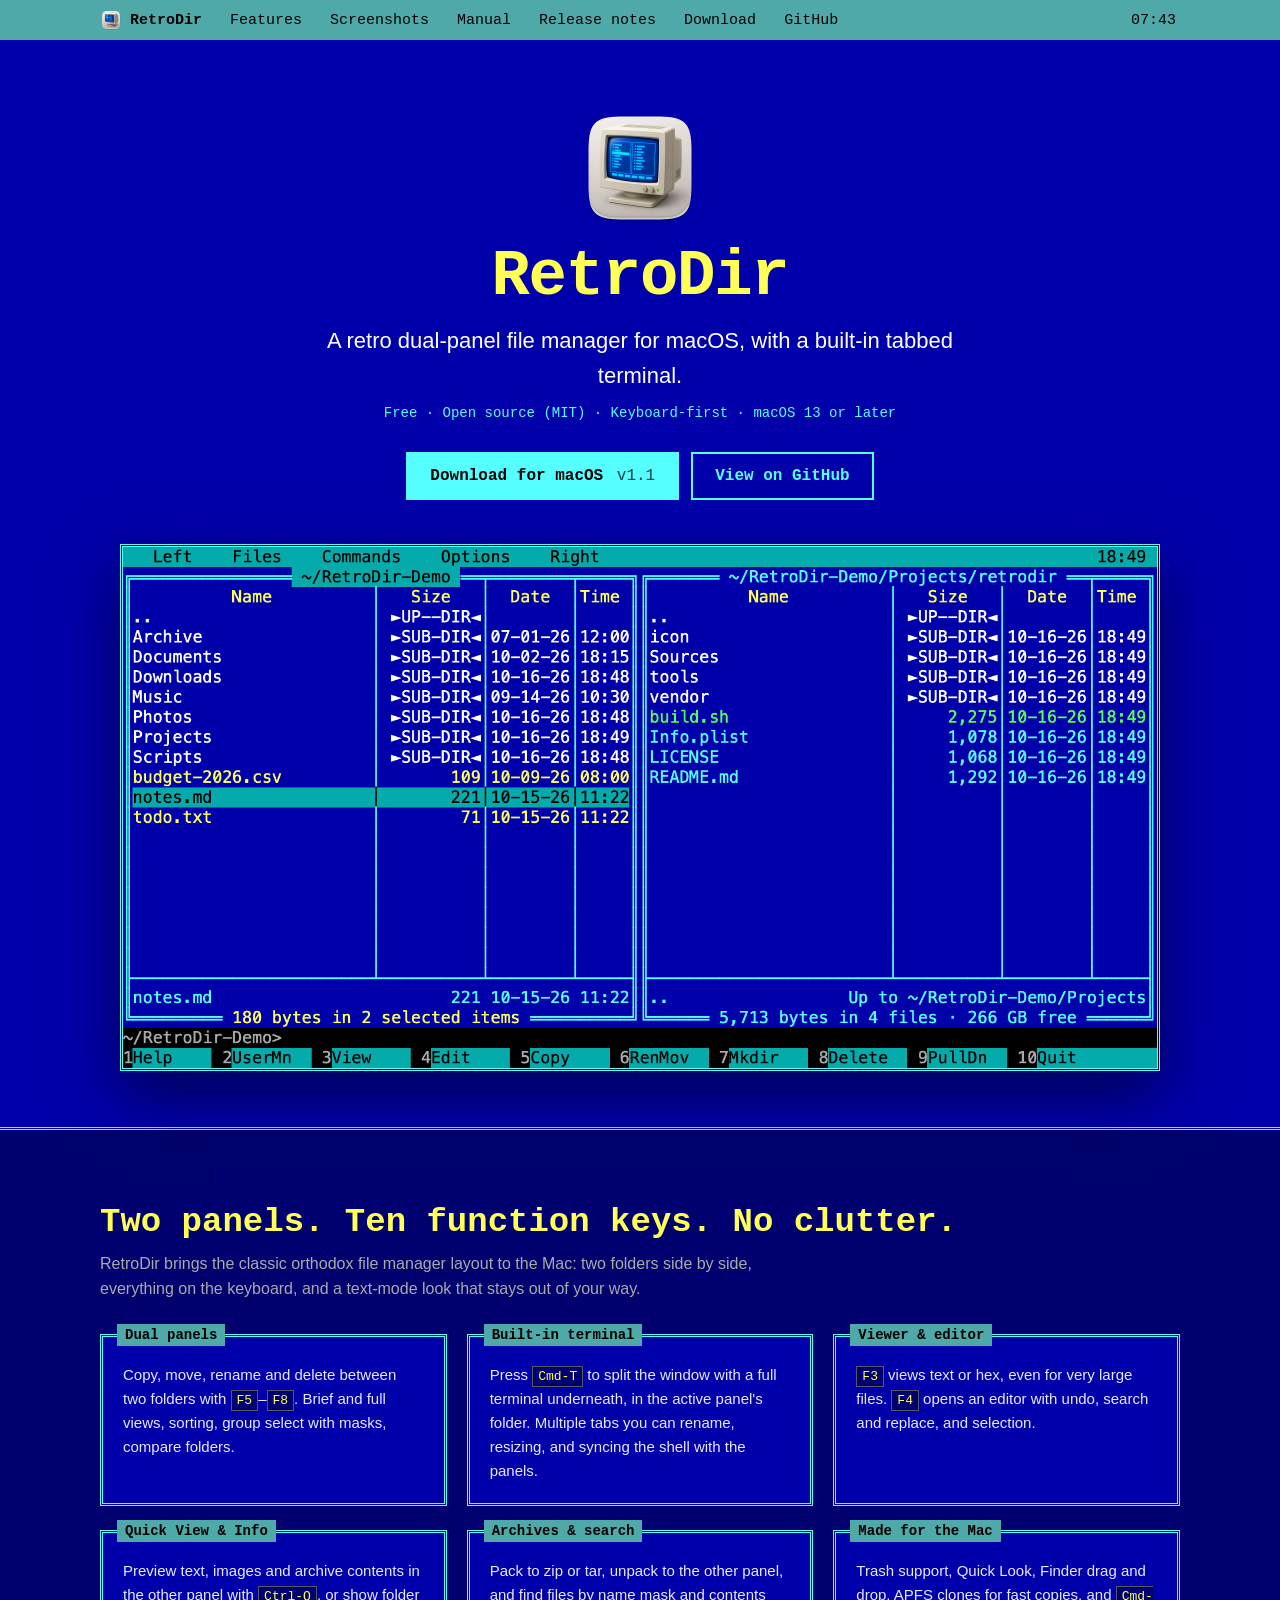
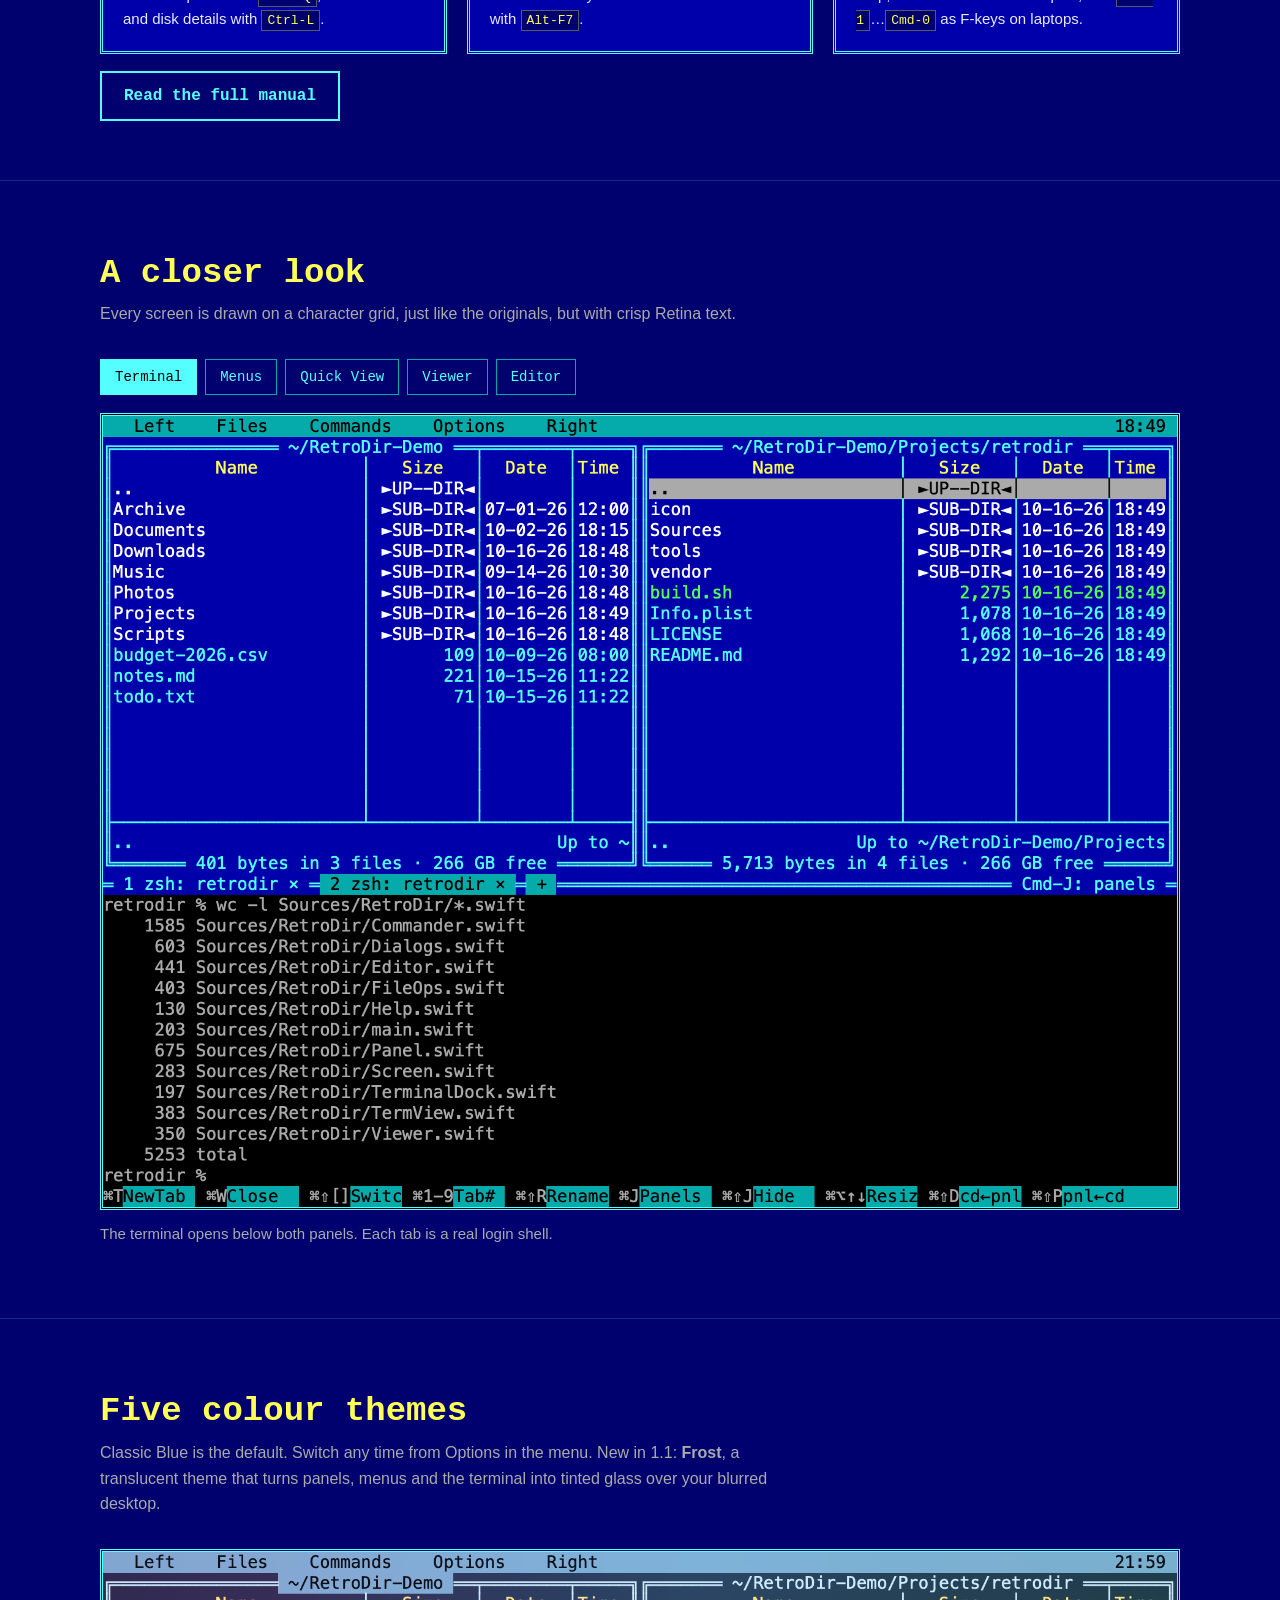
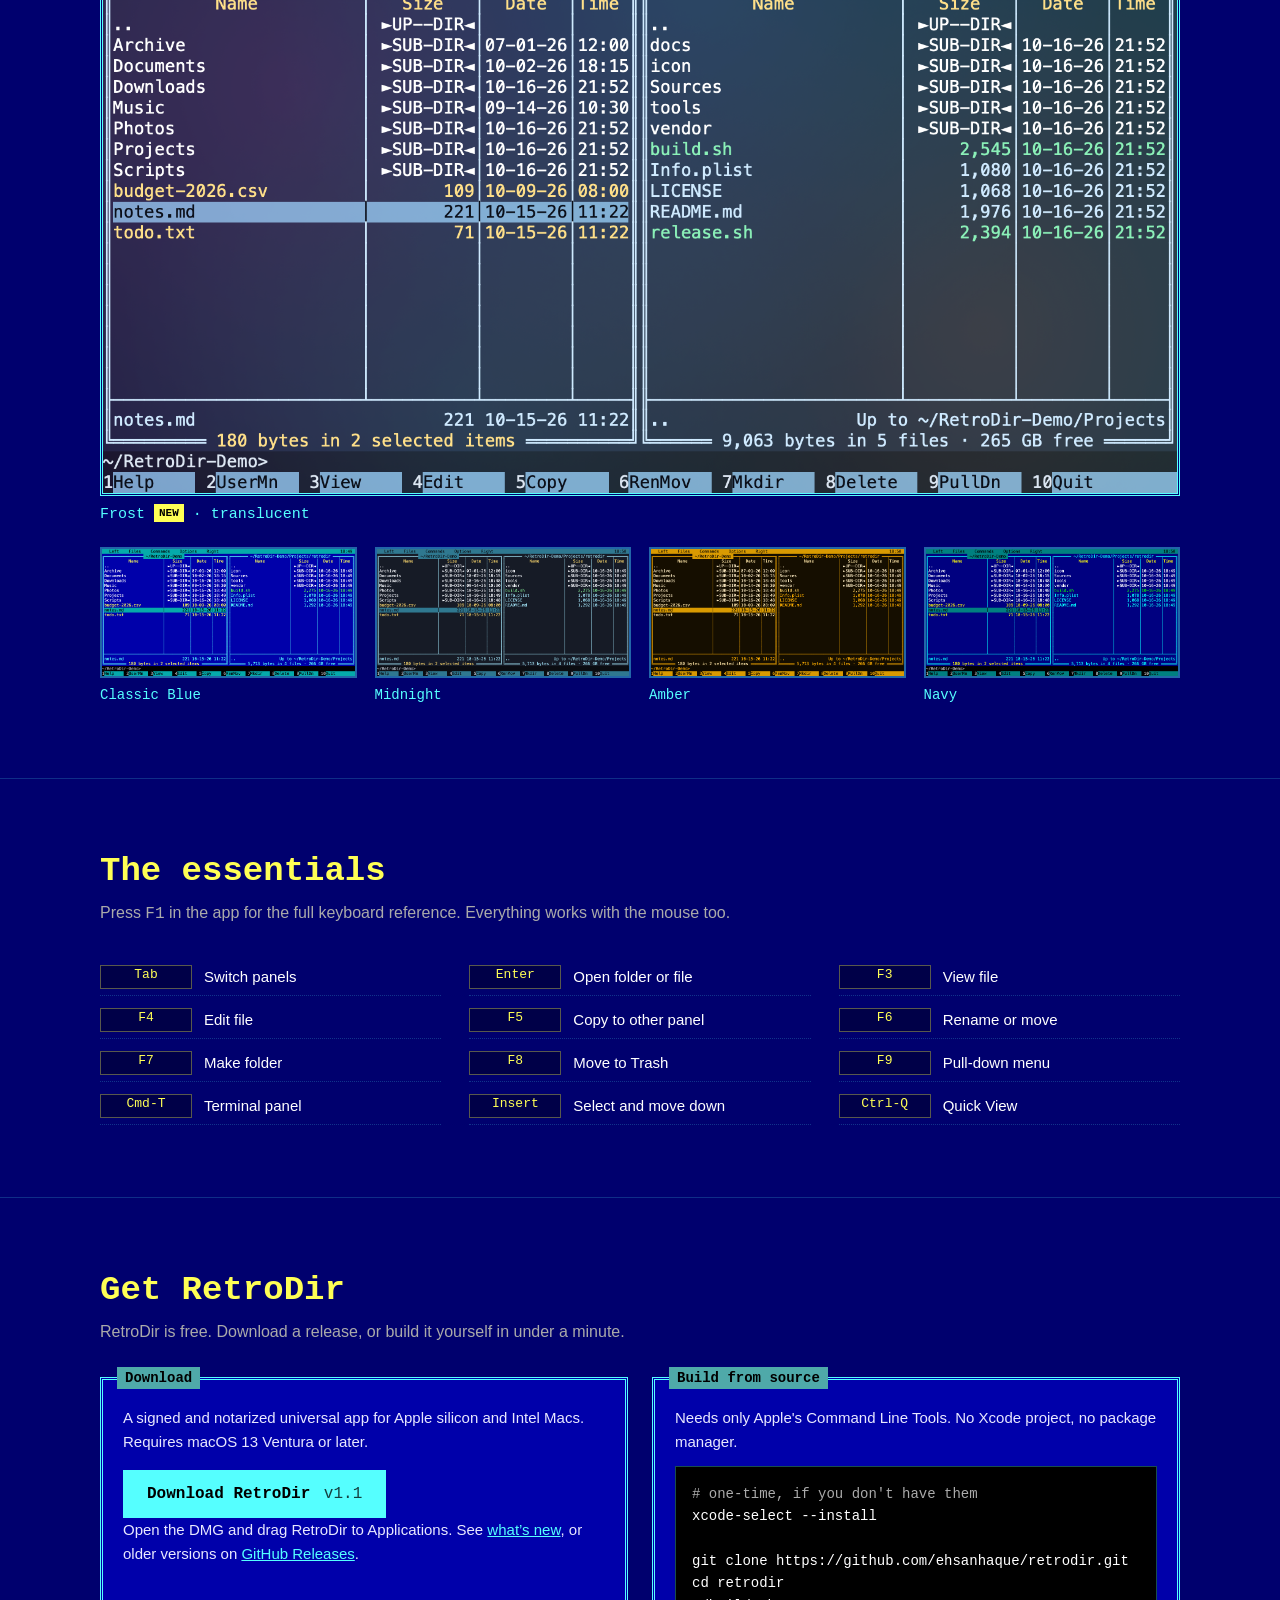
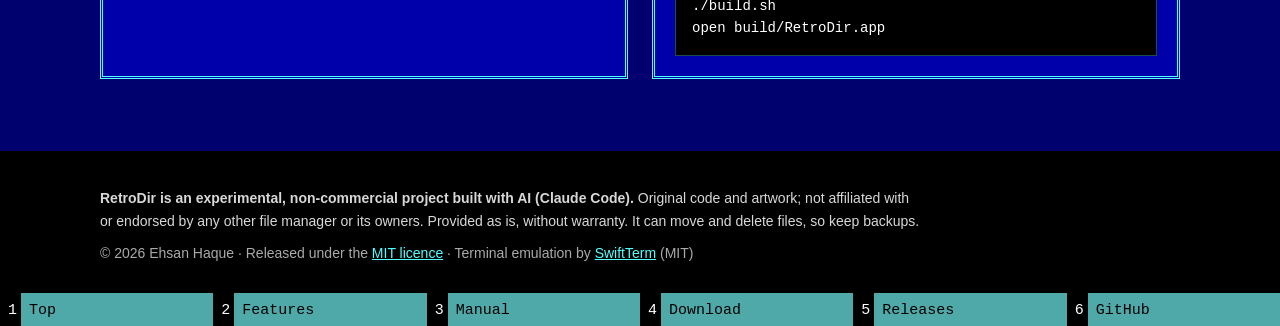
==== commit 0aacbcb7: "Website: Frost theme on the home page and in the manual; 1.1 release notes Frost screenshots are com" ====
--- a/docs/index.html
+++ b/docs/index.html
@@ -14,7 +14,7 @@
 <meta name="twitter:card" content="summary_large_image">
 <link rel="icon" type="image/png" href="img/favicon.png">
 <link rel="apple-touch-icon" href="img/icon.png">
-<link rel="stylesheet" href="style.css">
+<link rel="stylesheet" href="style.css?v=570233fb">
 </head>
 <body>
 
@@ -39,7 +39,7 @@
     <p class="tagline">A retro dual-panel file manager for macOS, with a built-in tabbed terminal.</p>
     <p class="sub">Free · Open source (MIT) · Keyboard-first · macOS 13 or later</p>
     <div class="buttons">
-      <a class="btn primary" href="https://github.com/ehsanhaque/retrodir/releases/latest/download/RetroDir.dmg">Download for macOS <span class="ver">v1.0.1</span></a>
+      <a class="btn primary" href="https://github.com/ehsanhaque/retrodir/releases/latest/download/RetroDir.dmg">Download for macOS <span class="ver">v1.1</span></a>
       <a class="btn" href="https://github.com/ehsanhaque/retrodir">View on GitHub</a>
     </div>
     <img class="shot" src="img/hero.png" width="1754" height="884"
@@ -48,7 +48,7 @@
 </header>
 
 <main>
-<section id="features">
+<section id="features" data-nav="features">
   <div class="wrap">
     <h2>Two panels. Ten function keys. No clutter.</h2>
     <p class="lead">RetroDir brings the classic orthodox file manager layout to the Mac: two folders side by side, everything on the keyboard, and a text-mode look that stays out of your way.</p>
@@ -70,7 +70,7 @@
   </div>
 </section>
 
-<section id="screenshots">
+<section id="screenshots" data-nav="screenshots">
   <div class="wrap">
     <h2>A closer look</h2>
     <p class="lead">Every screen is drawn on a character grid, just like the originals, but with crisp Retina text.</p>
@@ -106,10 +106,11 @@
   </div>
 </section>
 
-<section id="themes">
-  <div class="wrap">
-    <h2>Four colour themes</h2>
-    <p class="lead">Classic Blue is the default. Switch any time from Options in the menu.</p>
+<section id="themes" data-nav="screenshots">
+  <div class="wrap">
+    <h2>Five colour themes</h2>
+    <p class="lead">Classic Blue is the default. Switch any time from Options in the menu. New in 1.1: <b>Frost</b>, a translucent theme that turns panels, menus and the terminal into tinted glass over your blurred desktop.</p>
+    <figure class="theme-feature"><img src="img/theme-4.png" width="1754" height="884" loading="lazy" alt="Frost theme: translucent panels over a colourful blurred background"><figcaption>Frost <span class="new">NEW</span> · translucent</figcaption></figure>
     <div class="themes">
       <figure><img src="img/hero.png" width="1754" height="884" loading="lazy" alt="Classic Blue theme"><figcaption>Classic Blue</figcaption></figure>
       <figure><img src="img/theme-1.png" width="1754" height="884" loading="lazy" alt="Midnight theme"><figcaption>Midnight</figcaption></figure>
@@ -119,7 +120,7 @@
   </div>
 </section>
 
-<section id="keys">
+<section id="keys" data-nav="">
   <div class="wrap">
     <h2>The essentials</h2>
     <p class="lead">Press <kbd>F1</kbd> in the app for the full keyboard reference. Everything works with the mouse too.</p>
@@ -140,14 +141,14 @@
   </div>
 </section>
 
-<section id="download">
+<section id="download" data-nav="download">
   <div class="wrap">
     <h2>Get RetroDir</h2>
     <p class="lead">RetroDir is free. Download a release, or build it yourself in under a minute.</p>
     <div class="download">
       <div class="panel"><h3>Download</h3>
         <p>A signed and notarized universal app for Apple silicon and Intel Macs. Requires macOS 13 Ventura or later.</p>
-        <a class="btn primary" href="https://github.com/ehsanhaque/retrodir/releases/latest/download/RetroDir.dmg">Download RetroDir <span class="ver">v1.0.1</span></a>
+        <a class="btn primary" href="https://github.com/ehsanhaque/retrodir/releases/latest/download/RetroDir.dmg">Download RetroDir <span class="ver">v1.1</span></a>
         <p class="note">Open the DMG and drag RetroDir to Applications. See <a href="releases.html">what’s new</a>, or older versions on <a href="https://github.com/ehsanhaque/retrodir/releases">GitHub Releases</a>.</p>
       </div>
       <div class="panel"><h3>Build from source</h3>
@@ -204,9 +205,22 @@
     });
   }));
 
+  // Highlight the menu-bar item for the section on screen
+  const navLinks = [...document.querySelectorAll('.menubar a[href^="#"]')];
+  const navSections = [...document.querySelectorAll('section[data-nav]')];
+  const spy = () => {
+    let nav = '';
+    navSections.forEach(s => { if (s.getBoundingClientRect().top <= 120) nav = s.dataset.nav; });
+    if (innerHeight + scrollY >= document.documentElement.scrollHeight - 4) nav = 'download';
+    navLinks.forEach(a => a.toggleAttribute('aria-current', nav !== '' && a.getAttribute('href') === '#' + nav));
+  };
+  addEventListener('scroll', spy, { passive: true });
+  addEventListener('resize', spy);
+  spy();
+
   // Click a screenshot to enlarge it
   const box = document.getElementById('lightbox'), big = box.querySelector('img');
-  document.querySelectorAll('.gallery img, .themes img, .hero .shot').forEach(img => {
+  document.querySelectorAll('.gallery img, .themes img, .theme-feature img, .hero .shot').forEach(img => {
     img.addEventListener('click', () => { big.src = img.src; big.alt = img.alt; box.showModal(); });
   });
   box.addEventListener('click', () => box.close());
--- a/docs/style.css
+++ b/docs/style.css
@@ -207,3 +207,13 @@
   .keytable.grid { font-size: 13px; }
   .keytable.grid td, .keytable.grid th { padding: 6px 5px; }
 }
+.toc a[aria-current] { color: var(--black); background: var(--cyan); padding: 1px 4px; margin-left: -4px; }
+.toc li:has(a[aria-current])::marker { color: var(--cyan); }
+
+.menubar a[aria-current] { background: var(--black); color: var(--white); }
+
+/* Featured theme (Frost) above the theme grid */
+.theme-feature { margin: 0 0 22px; }
+.theme-feature img { border: 3px double var(--cyan); cursor: zoom-in; width: 100%; }
+.theme-feature figcaption { font: 15px/1.4 var(--mono); color: var(--cyan); margin-top: 8px; }
+.new { font: 700 11px/1 var(--mono); background: var(--yellow); color: var(--black); padding: 3px 5px; vertical-align: 2px; }
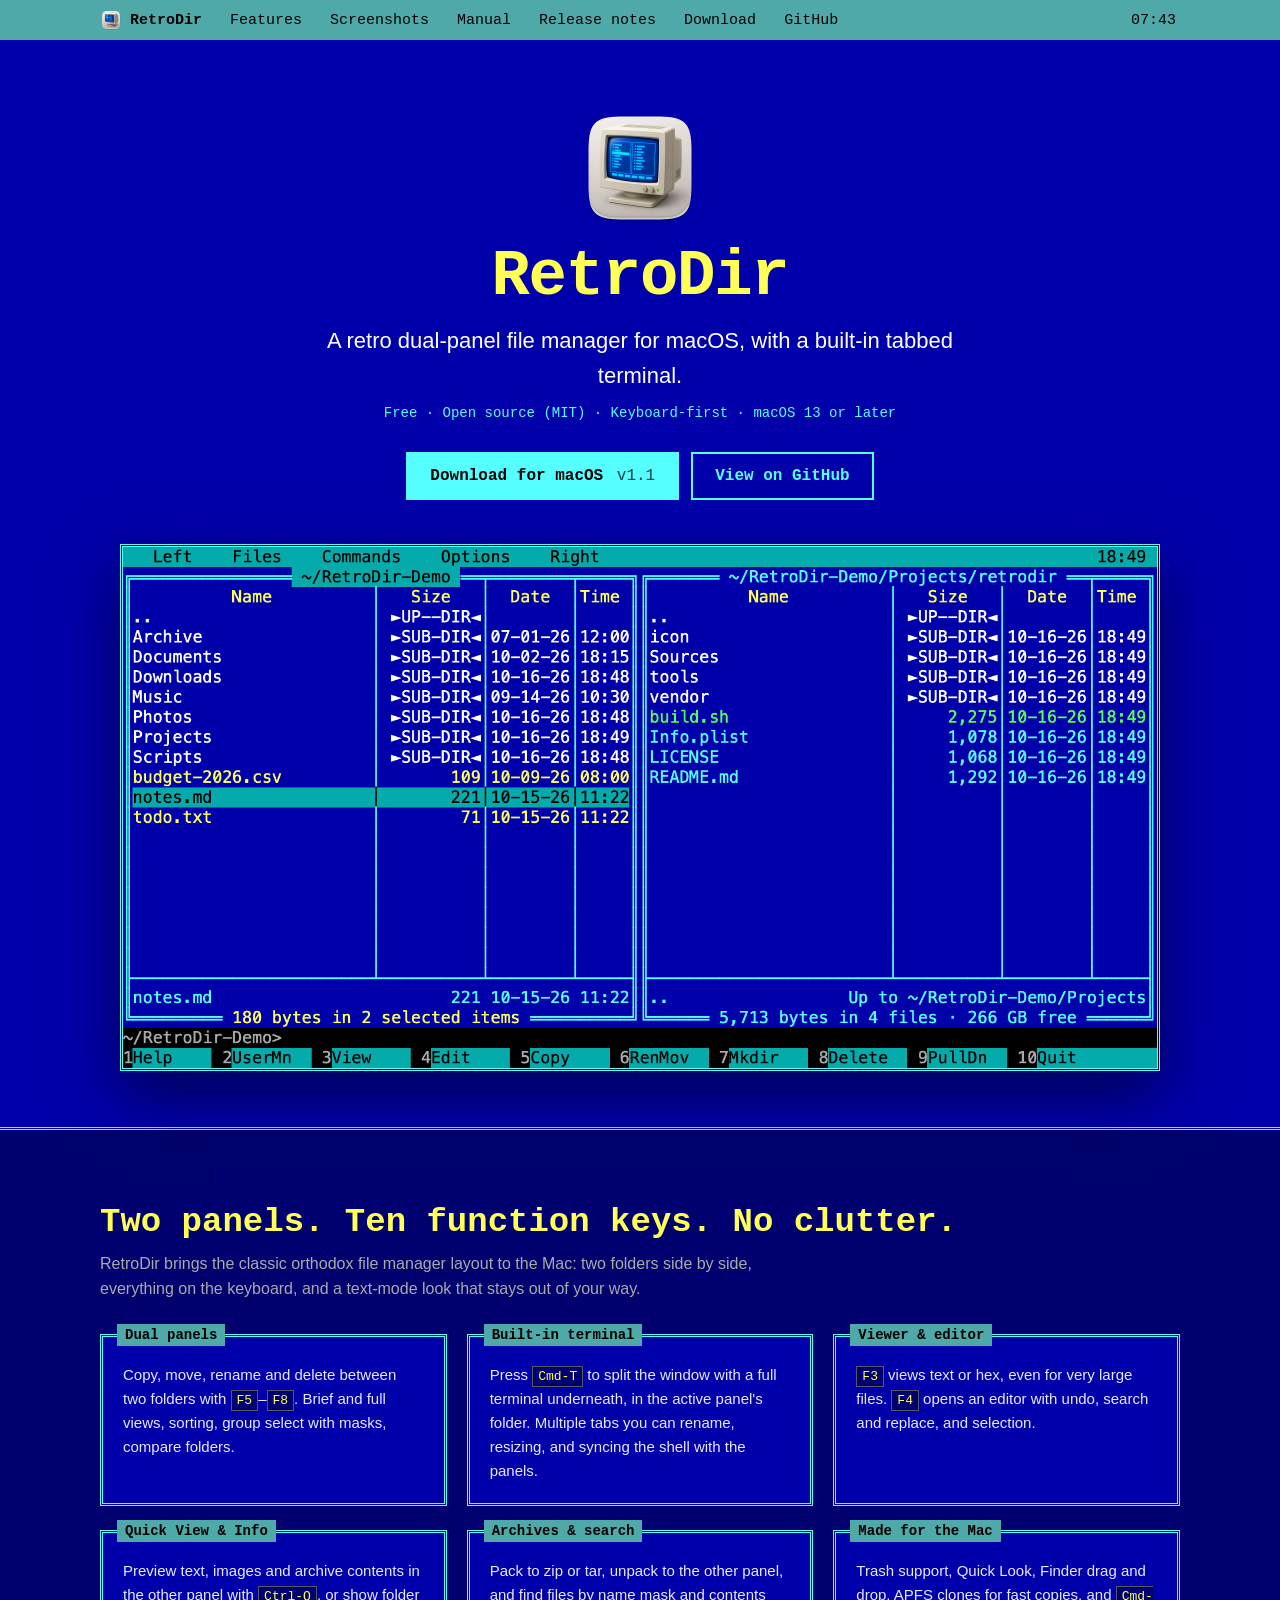
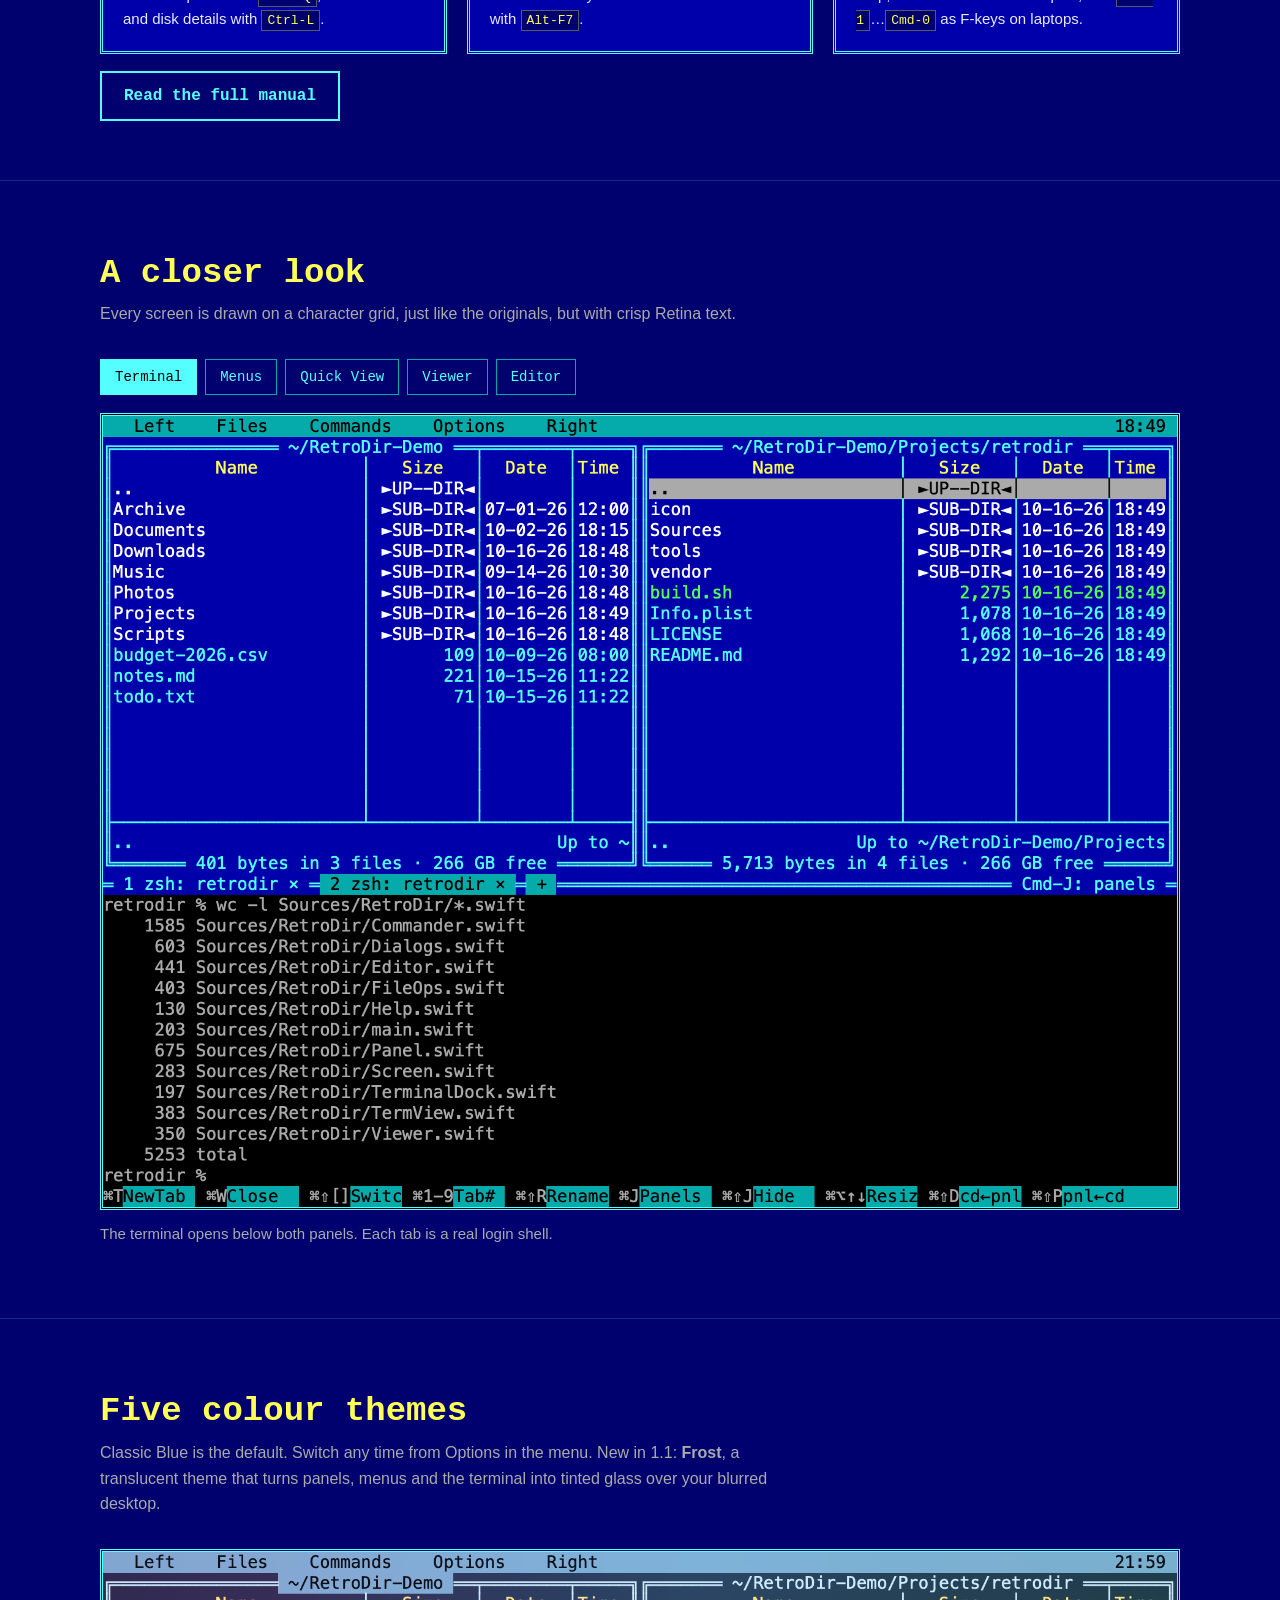
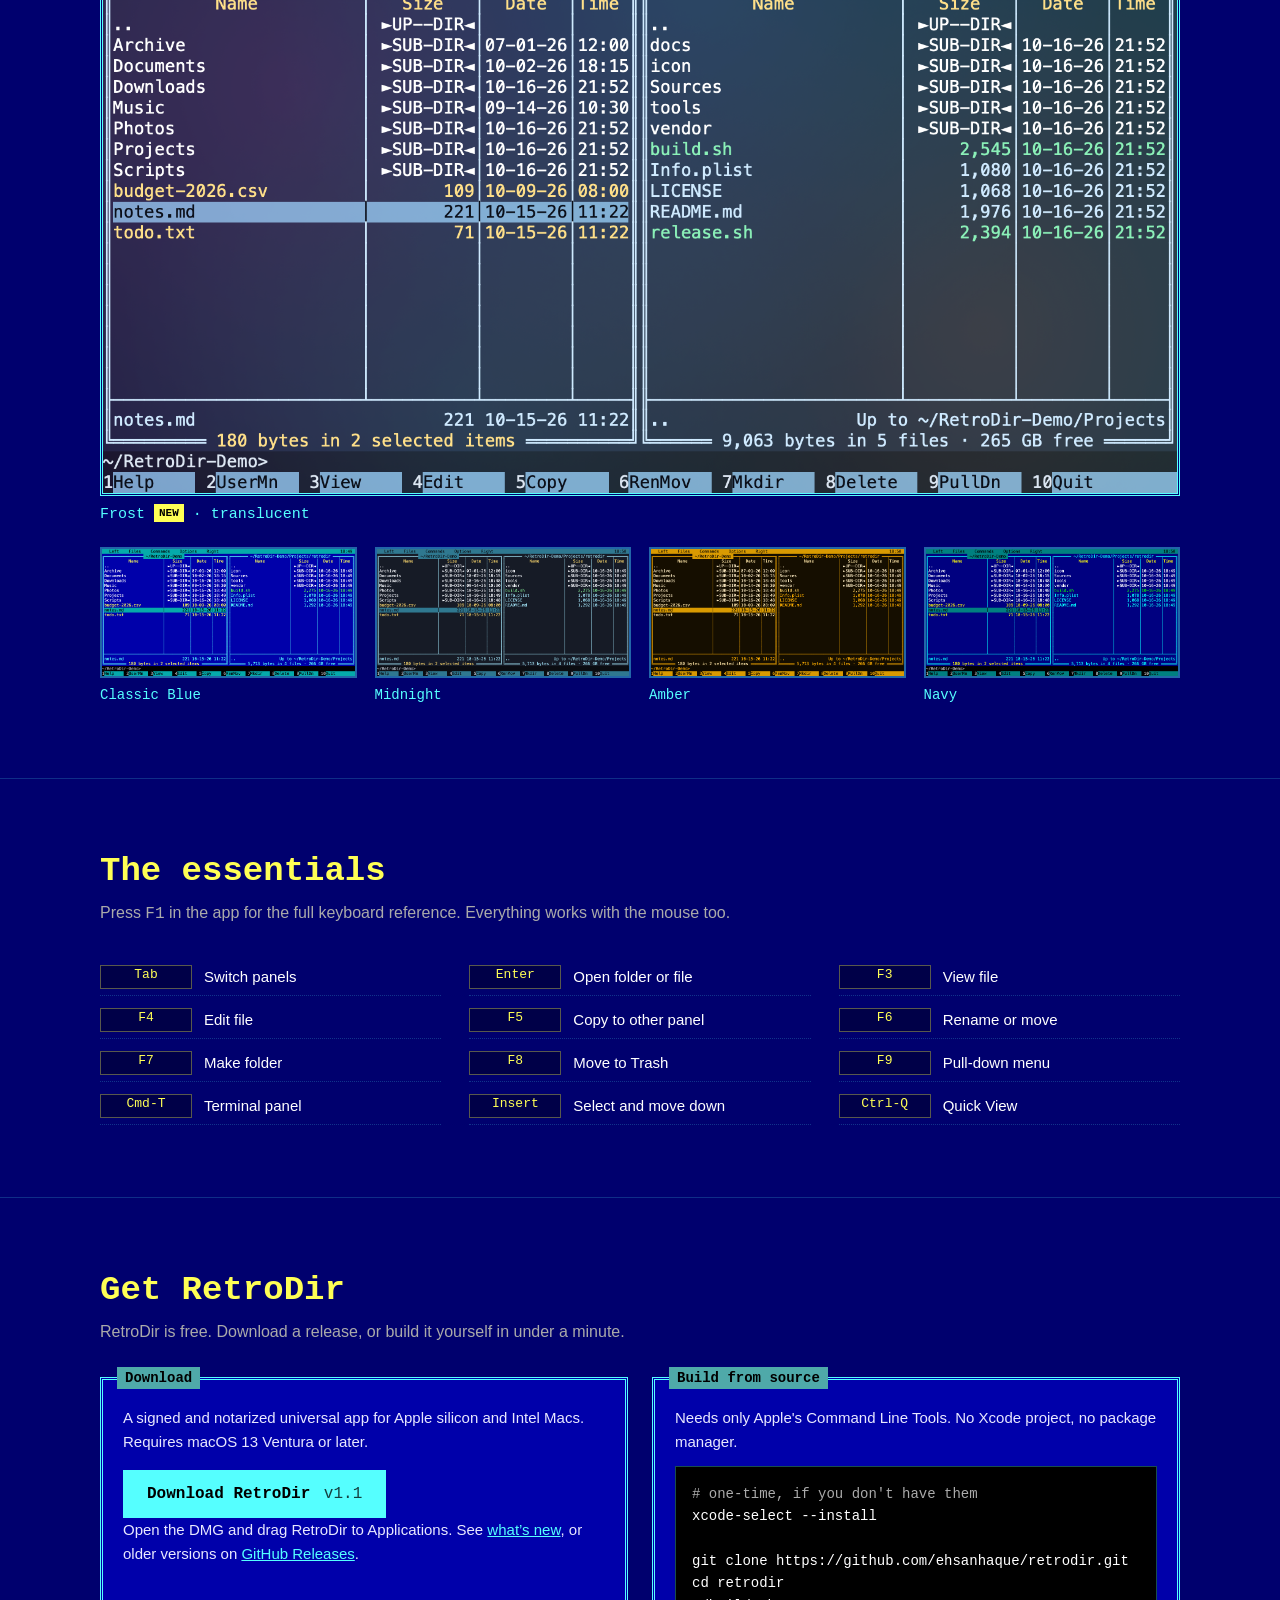
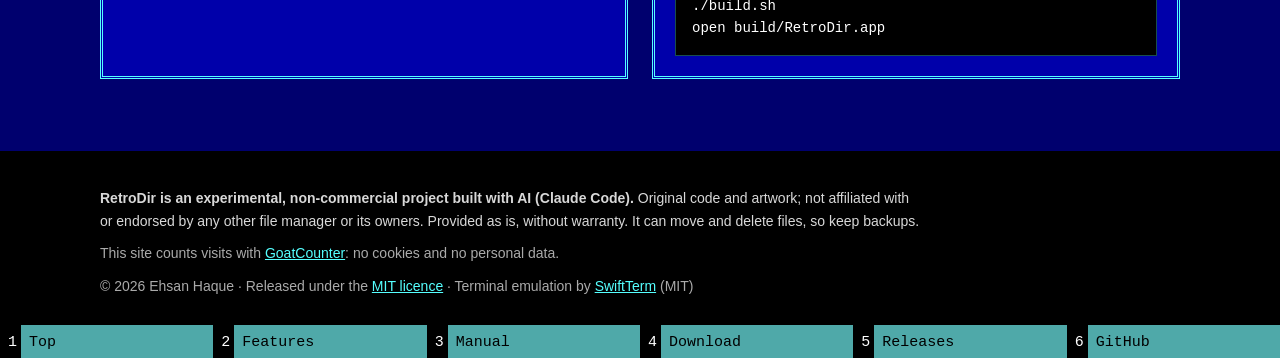
==== commit bac41e52: "Website: privacy-friendly visit counting with GoatCounter Co-Authored-By: Claude Opus 5.5 <noreply@a" ====
--- a/docs/index.html
+++ b/docs/index.html
@@ -39,7 +39,7 @@
     <p class="tagline">A retro dual-panel file manager for macOS, with a built-in tabbed terminal.</p>
     <p class="sub">Free · Open source (MIT) · Keyboard-first · macOS 13 or later</p>
     <div class="buttons">
-      <a class="btn primary" href="https://github.com/ehsanhaque/retrodir/releases/latest/download/RetroDir.dmg">Download for macOS <span class="ver">v1.1</span></a>
+      <a class="btn primary" href="https://github.com/ehsanhaque/retrodir/releases/latest/download/RetroDir.dmg" data-goatcounter-click="download-dmg">Download for macOS <span class="ver">v1.1</span></a>
       <a class="btn" href="https://github.com/ehsanhaque/retrodir">View on GitHub</a>
     </div>
     <img class="shot" src="img/hero.png" width="1754" height="884"
@@ -148,7 +148,7 @@
     <div class="download">
       <div class="panel"><h3>Download</h3>
         <p>A signed and notarized universal app for Apple silicon and Intel Macs. Requires macOS 13 Ventura or later.</p>
-        <a class="btn primary" href="https://github.com/ehsanhaque/retrodir/releases/latest/download/RetroDir.dmg">Download RetroDir <span class="ver">v1.1</span></a>
+        <a class="btn primary" href="https://github.com/ehsanhaque/retrodir/releases/latest/download/RetroDir.dmg" data-goatcounter-click="download-dmg">Download RetroDir <span class="ver">v1.1</span></a>
         <p class="note">Open the DMG and drag RetroDir to Applications. See <a href="releases.html">what’s new</a>, or older versions on <a href="https://github.com/ehsanhaque/retrodir/releases">GitHub Releases</a>.</p>
       </div>
       <div class="panel"><h3>Build from source</h3>
@@ -171,6 +171,7 @@
     <p class="disclaimer"><strong>RetroDir is an experimental, non-commercial project built with AI (Claude Code).</strong>
       Original code and artwork; not affiliated with or endorsed by any other file manager or its owners.
       Provided as is, without warranty. It can move and delete files, so keep backups.</p>
+    <p>This site counts visits with <a href="https://www.goatcounter.com">GoatCounter</a>: no cookies and no personal data.</p>
     <p>© 2026 Ehsan Haque · Released under the <a href="https://github.com/ehsanhaque/retrodir/blob/main/LICENSE">MIT licence</a> ·
       Terminal emulation by <a href="https://github.com/migueldeicaza/SwiftTerm">SwiftTerm</a> (MIT)</p>
   </div>
@@ -225,5 +226,6 @@
   });
   box.addEventListener('click', () => box.close());
 </script>
+<script data-goatcounter="https://retrodir.goatcounter.com/count" async src="//gc.zgo.at/count.js"></script>
 </body>
 </html>
